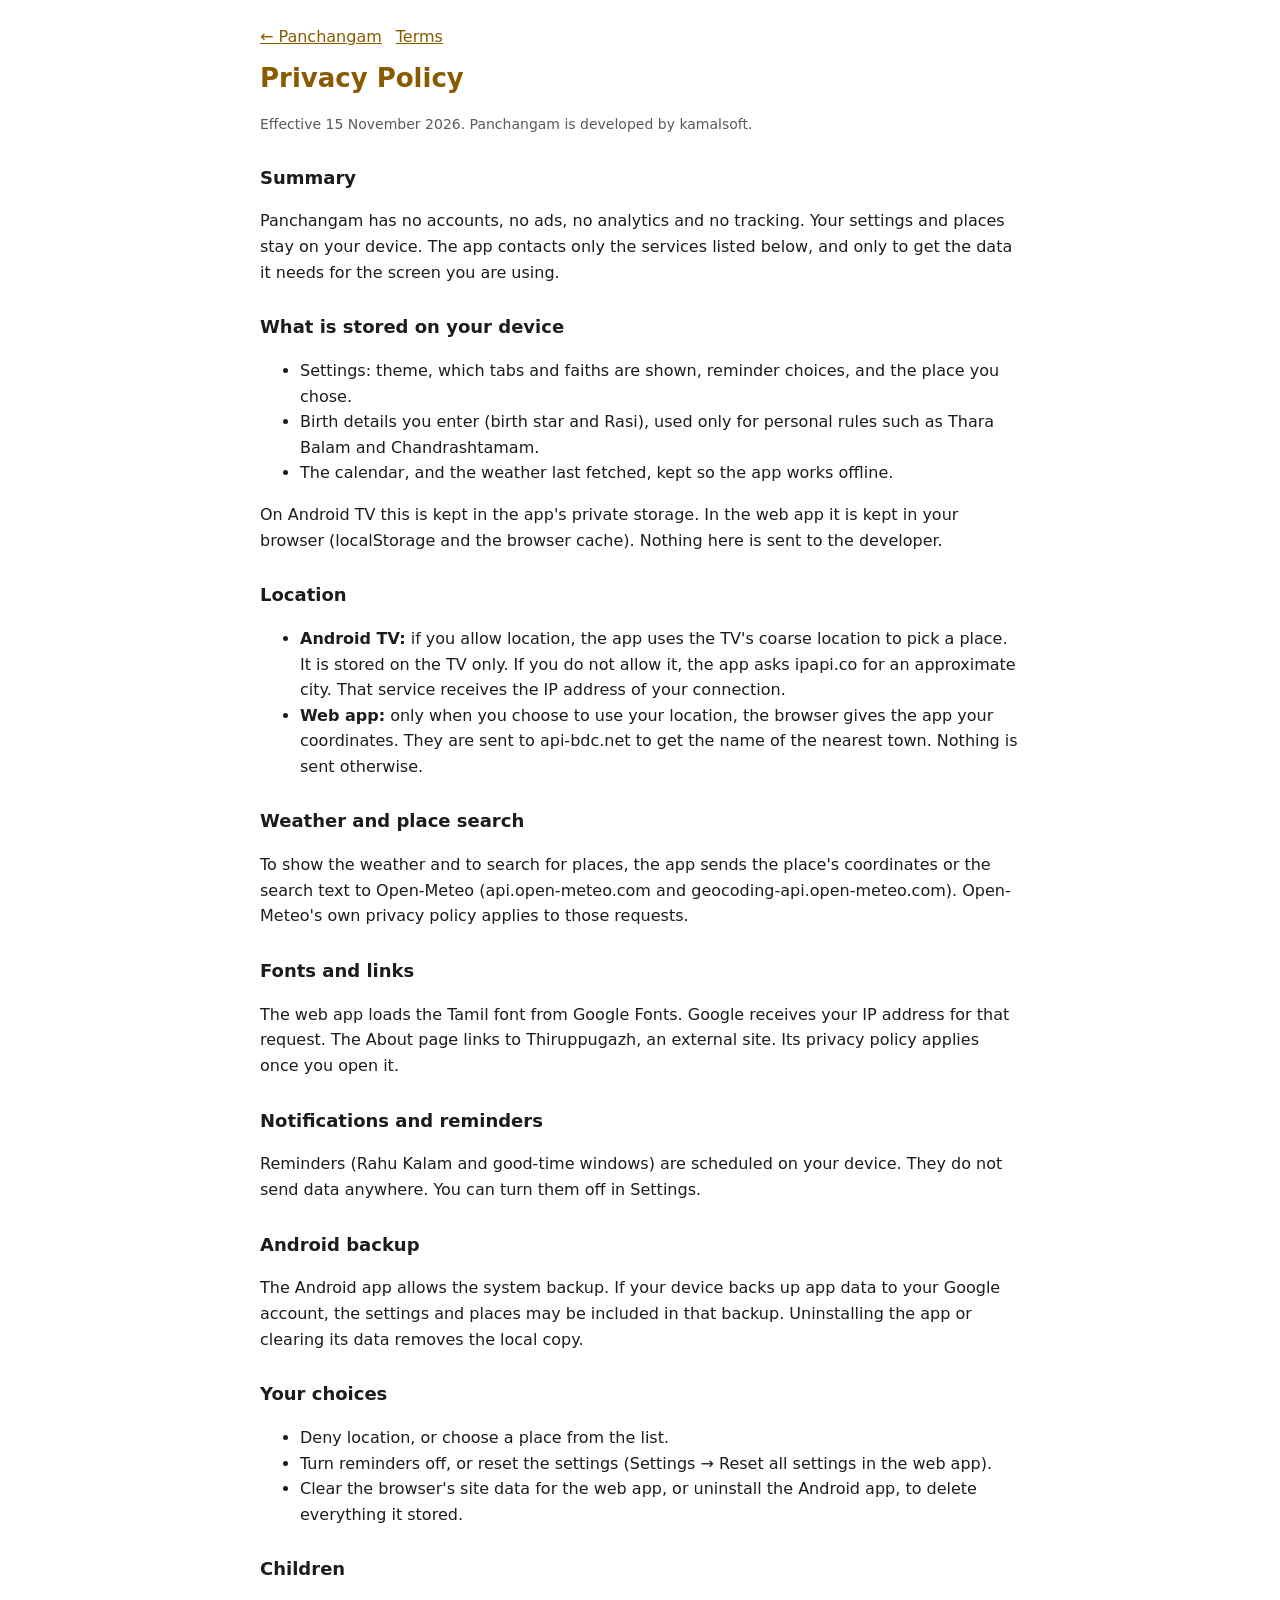
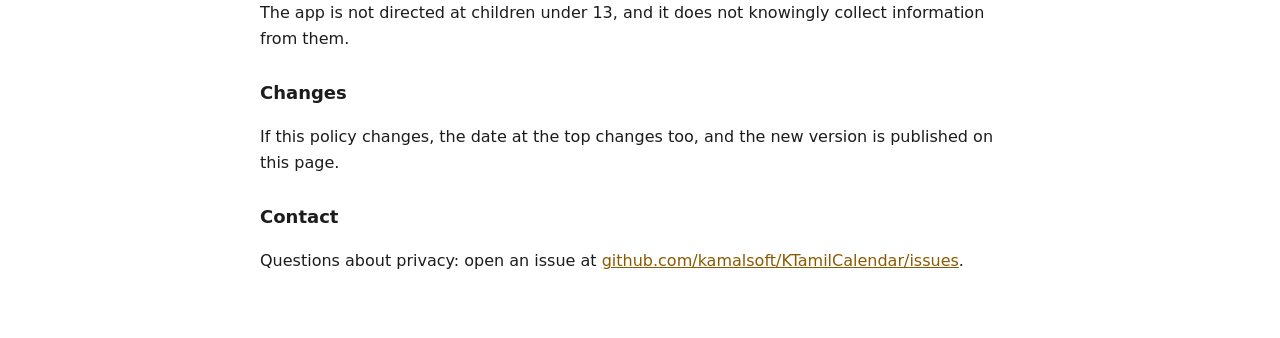
==== web/src/main/resources/web/privacy.html @ 17e94ea1 "feat(web): language setting with Telugu, Malayalam, Kannada and Hindi; legal pages - Language picker" ====
<!doctype html>
<html lang="en">
<head>
  <meta charset="utf-8">
  <meta name="viewport" content="width=device-width, initial-scale=1">
  <title>Privacy Policy · Panchangam</title>
  <meta name="description" content="How Panchangam handles your data: what stays on your device and which services it contacts.">
  <style>
    :root { --bg: #fff; --fg: #1C1C1E; --muted: #5A5A5E; --accent: #8A5A00; }
    @media (prefers-color-scheme: dark) { :root:not([data-theme="light"]) { --bg: #0F0E17; --fg: #F2F2F7; --muted: #AEAEB2; --accent: #FFD60A; } }
    :root[data-theme="dark"] { --bg: #0F0E17; --fg: #F2F2F7; --muted: #AEAEB2; --accent: #FFD60A; }
    body { margin: 0; background: var(--bg); color: var(--fg); font: 16px/1.6 system-ui, -apple-system, "Noto Sans Tamil", sans-serif; }
    main { max-width: 760px; margin: 0 auto; padding: 24px 16px 48px; }
    h1 { color: var(--accent); font-size: 26px; margin: 8px 0 4px; }
    h2 { font-size: 18px; margin: 28px 0 6px; }
    p, li { color: var(--fg); }
    .muted { color: var(--muted); font-size: 14px; }
    a { color: var(--accent); }
    nav a { margin-right: 14px; }
  </style>
</head>
<body>
  <main>
    <nav><a href="index.html">← Panchangam</a><a href="terms.html">Terms</a></nav>
    <h1>Privacy Policy</h1>
    <p class="muted">Effective 15 November 2026. Panchangam is developed by kamalsoft.</p>

    <h2>Summary</h2>
    <p>Panchangam has no accounts, no ads, no analytics and no tracking. Your settings and places stay on your device.
    The app contacts only the services listed below, and only to get the data it needs for the screen you are using.</p>

    <h2>What is stored on your device</h2>
    <ul>
      <li>Settings: theme, which tabs and faiths are shown, reminder choices, and the place you chose.</li>
      <li>Birth details you enter (birth star and Rasi), used only for personal rules such as Thara Balam and Chandrashtamam.</li>
      <li>The calendar, and the weather last fetched, kept so the app works offline.</li>
    </ul>
    <p>On Android TV this is kept in the app's private storage. In the web app it is kept in your browser (localStorage and
    the browser cache). Nothing here is sent to the developer.</p>

    <h2>Location</h2>
    <ul>
      <li><b>Android TV:</b> if you allow location, the app uses the TV's coarse location to pick a place. It is stored on the TV only.
      If you do not allow it, the app asks ipapi.co for an approximate city. That service receives the IP address of your connection.</li>
      <li><b>Web app:</b> only when you choose to use your location, the browser gives the app your coordinates. They are sent to
      api-bdc.net to get the name of the nearest town. Nothing is sent otherwise.</li>
    </ul>

    <h2>Weather and place search</h2>
    <p>To show the weather and to search for places, the app sends the place's coordinates or the search text to
    Open-Meteo (api.open-meteo.com and geocoding-api.open-meteo.com). Open-Meteo's own privacy policy applies to those requests.</p>

    <h2>Fonts and links</h2>
    <p>The web app loads the Tamil font from Google Fonts. Google receives your IP address for that request. The About page links
    to Thiruppugazh, an external site. Its privacy policy applies once you open it.</p>

    <h2>Notifications and reminders</h2>
    <p>Reminders (Rahu Kalam and good-time windows) are scheduled on your device. They do not send data anywhere.
    You can turn them off in Settings.</p>

    <h2>Android backup</h2>
    <p>The Android app allows the system backup. If your device backs up app data to your Google account, the settings and
    places may be included in that backup. Uninstalling the app or clearing its data removes the local copy.</p>

    <h2>Your choices</h2>
    <ul>
      <li>Deny location, or choose a place from the list.</li>
      <li>Turn reminders off, or reset the settings (Settings → Reset all settings in the web app).</li>
      <li>Clear the browser's site data for the web app, or uninstall the Android app, to delete everything it stored.</li>
    </ul>

    <h2>Children</h2>
    <p>The app is not directed at children under 13, and it does not knowingly collect information from them.</p>

    <h2>Changes</h2>
    <p>If this policy changes, the date at the top changes too, and the new version is published on this page.</p>

    <h2>Contact</h2>
    <p>Questions about privacy: open an issue at <a href="https://github.com/kamalsoft/KTamilCalendar/issues">github.com/kamalsoft/KTamilCalendar/issues</a>.</p>
  </main>
</body>
</html>
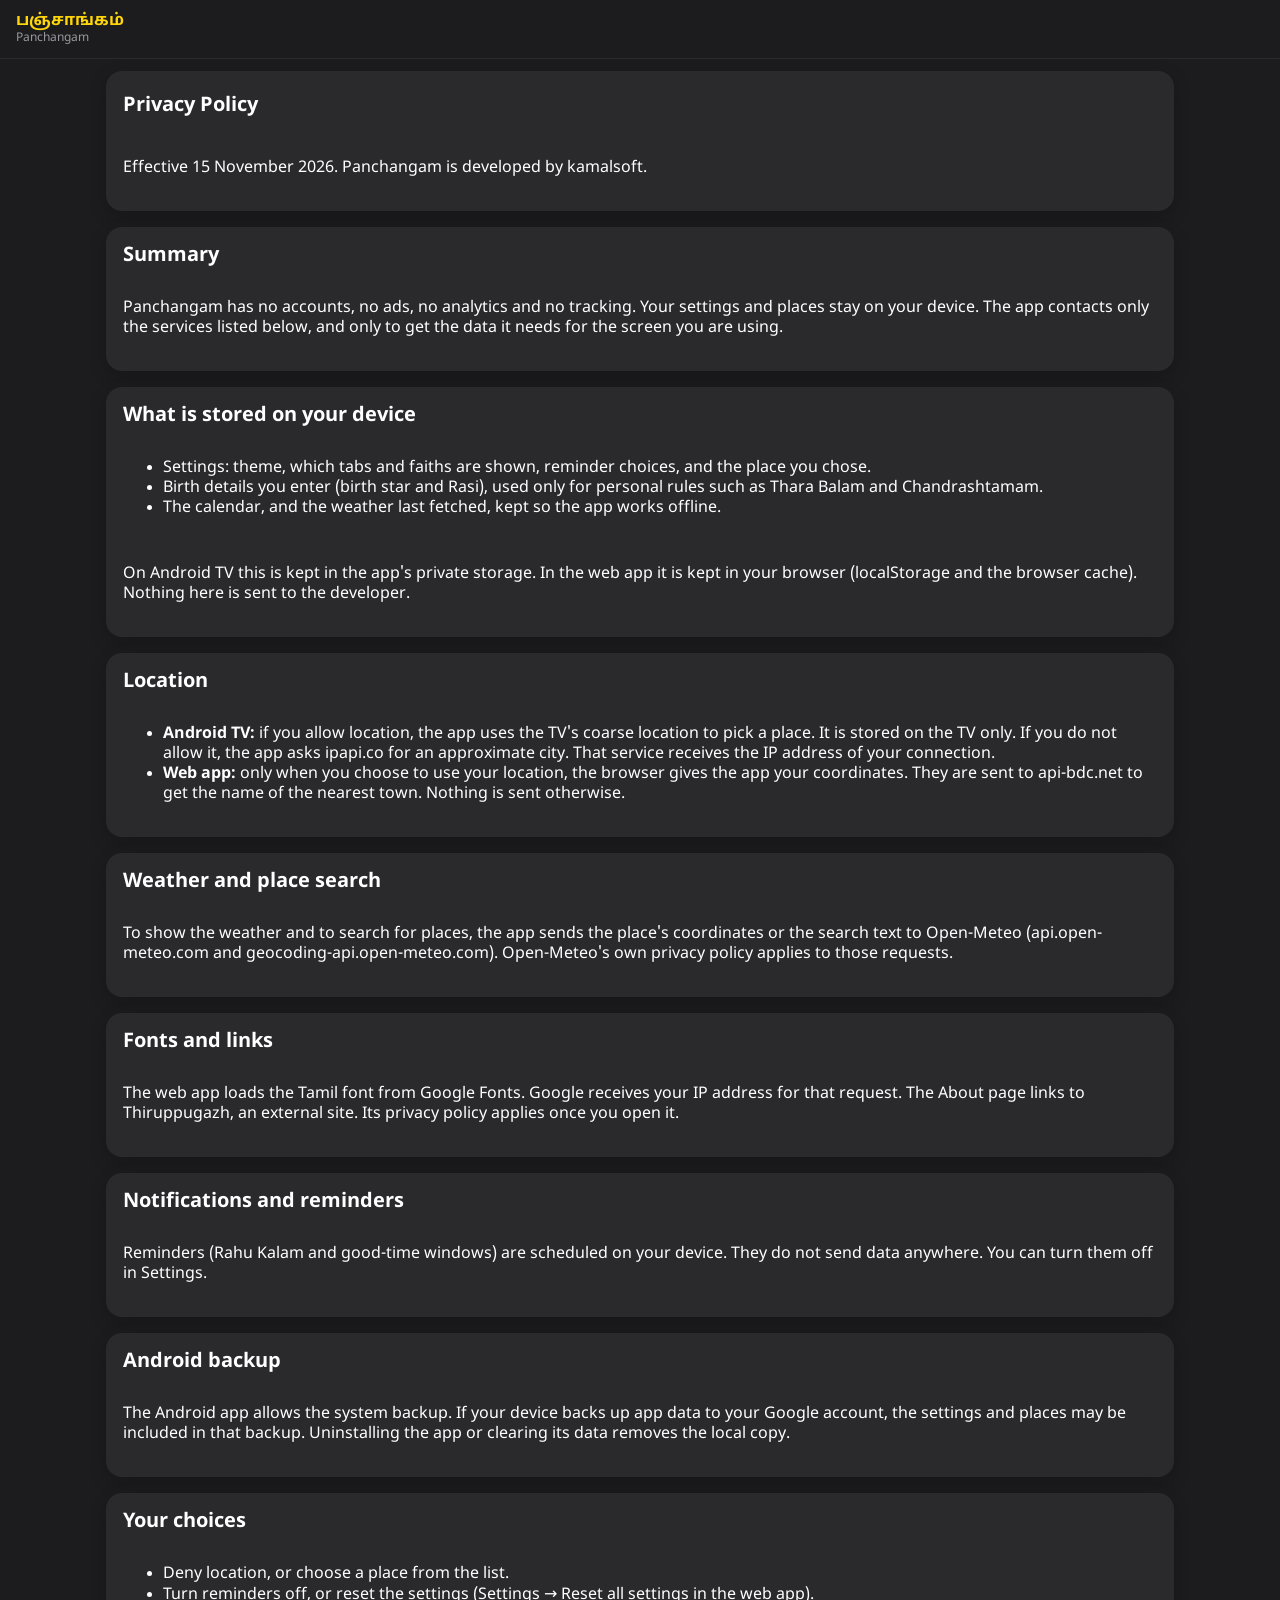
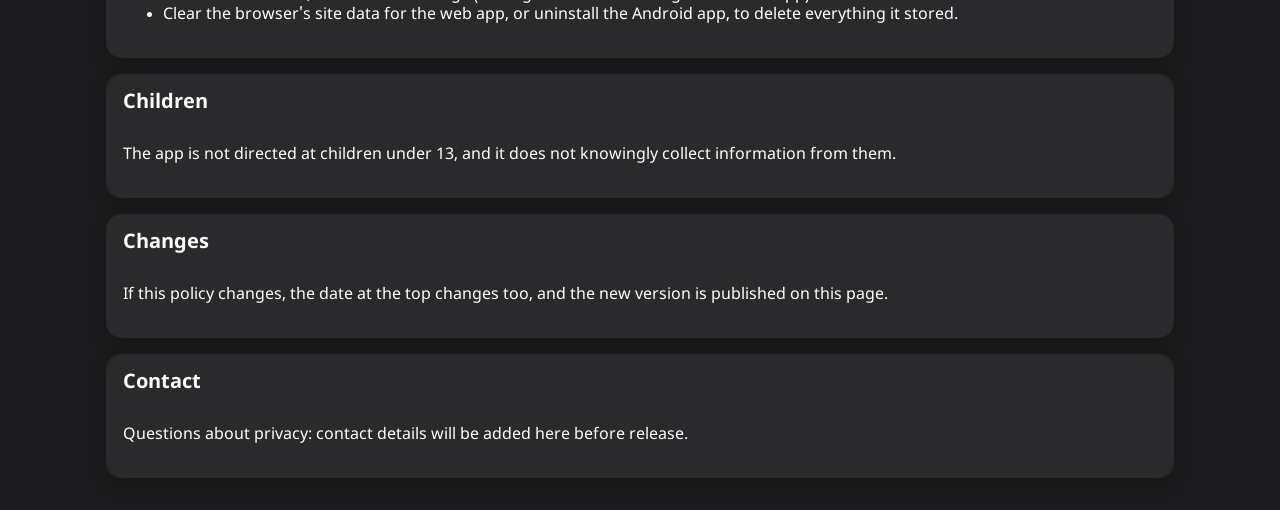
==== commit f8474b40: "feat(web): English default; translation files, translator page and coverage check; legal pages in ap" ====
--- a/web/src/main/resources/web/privacy.html
+++ b/web/src/main/resources/web/privacy.html
@@ -2,81 +2,95 @@
 <html lang="en">
 <head>
   <meta charset="utf-8">
-  <meta name="viewport" content="width=device-width, initial-scale=1">
+  <meta name="viewport" content="width=device-width, initial-scale=1, viewport-fit=cover">
   <title>Privacy Policy · Panchangam</title>
   <meta name="description" content="How Panchangam handles your data: what stays on your device and which services it contacts.">
-  <style>
-    :root { --bg: #fff; --fg: #1C1C1E; --muted: #5A5A5E; --accent: #8A5A00; }
-    @media (prefers-color-scheme: dark) { :root:not([data-theme="light"]) { --bg: #0F0E17; --fg: #F2F2F7; --muted: #AEAEB2; --accent: #FFD60A; } }
-    :root[data-theme="dark"] { --bg: #0F0E17; --fg: #F2F2F7; --muted: #AEAEB2; --accent: #FFD60A; }
-    body { margin: 0; background: var(--bg); color: var(--fg); font: 16px/1.6 system-ui, -apple-system, "Noto Sans Tamil", sans-serif; }
-    main { max-width: 760px; margin: 0 auto; padding: 24px 16px 48px; }
-    h1 { color: var(--accent); font-size: 26px; margin: 8px 0 4px; }
-    h2 { font-size: 18px; margin: 28px 0 6px; }
-    p, li { color: var(--fg); }
-    .muted { color: var(--muted); font-size: 14px; }
-    a { color: var(--accent); }
-    nav a { margin-right: 14px; }
-  </style>
+  <meta name="theme-color" content="#1C1C1E">
+  <meta name="color-scheme" content="dark light">
+  <link rel="manifest" href="manifest.webmanifest">
+  <link rel="icon" type="image/svg+xml" href="logo.svg">
+  <link rel="preconnect" href="https://fonts.googleapis.com">
+  <link rel="preconnect" href="https://fonts.gstatic.com" crossorigin>
+  <link href="https://fonts.googleapis.com/css2?family=Noto+Sans+Tamil:wght@400;600;700&family=Noto+Sans+Telugu:wght@400;600;700&family=Noto+Sans+Malayalam:wght@400;600;700&family=Noto+Sans+Kannada:wght@400;600;700&family=Noto+Sans+Devanagari:wght@400;600;700&display=swap" rel="stylesheet">
+  <link rel="stylesheet" href="style.css">
 </head>
 <body>
-  <main>
-    <nav><a href="index.html">← Panchangam</a><a href="terms.html">Terms</a></nav>
-    <h1>Privacy Policy</h1>
-    <p class="muted">Effective 15 November 2026. Panchangam is developed by kamalsoft.</p>
+  <header class="top">
+    <a class="brand" href="./" style="text-decoration:none">
+      <span class="ta">பஞ்சாங்கம்</span>
+      <span class="en">Panchangam</span>
+    </a>
+  </header>
 
-    <h2>Summary</h2>
-    <p>Panchangam has no accounts, no ads, no analytics and no tracking. Your settings and places stay on your device.
-    The app contacts only the services listed below, and only to get the data it needs for the screen you are using.</p>
-
-    <h2>What is stored on your device</h2>
-    <ul>
-      <li>Settings: theme, which tabs and faiths are shown, reminder choices, and the place you chose.</li>
-      <li>Birth details you enter (birth star and Rasi), used only for personal rules such as Thara Balam and Chandrashtamam.</li>
-      <li>The calendar, and the weather last fetched, kept so the app works offline.</li>
-    </ul>
-    <p>On Android TV this is kept in the app's private storage. In the web app it is kept in your browser (localStorage and
-    the browser cache). Nothing here is sent to the developer.</p>
-
-    <h2>Location</h2>
-    <ul>
-      <li><b>Android TV:</b> if you allow location, the app uses the TV's coarse location to pick a place. It is stored on the TV only.
-      If you do not allow it, the app asks ipapi.co for an approximate city. That service receives the IP address of your connection.</li>
-      <li><b>Web app:</b> only when you choose to use your location, the browser gives the app your coordinates. They are sent to
-      api-bdc.net to get the name of the nearest town. Nothing is sent otherwise.</li>
-    </ul>
-
-    <h2>Weather and place search</h2>
-    <p>To show the weather and to search for places, the app sends the place's coordinates or the search text to
-    Open-Meteo (api.open-meteo.com and geocoding-api.open-meteo.com). Open-Meteo's own privacy policy applies to those requests.</p>
-
-    <h2>Fonts and links</h2>
-    <p>The web app loads the Tamil font from Google Fonts. Google receives your IP address for that request. The About page links
-    to Thiruppugazh, an external site. Its privacy policy applies once you open it.</p>
-
-    <h2>Notifications and reminders</h2>
-    <p>Reminders (Rahu Kalam and good-time windows) are scheduled on your device. They do not send data anywhere.
-    You can turn them off in Settings.</p>
-
-    <h2>Android backup</h2>
-    <p>The Android app allows the system backup. If your device backs up app data to your Google account, the settings and
-    places may be included in that backup. Uninstalling the app or clearing its data removes the local copy.</p>
-
-    <h2>Your choices</h2>
-    <ul>
-      <li>Deny location, or choose a place from the list.</li>
-      <li>Turn reminders off, or reset the settings (Settings → Reset all settings in the web app).</li>
-      <li>Clear the browser's site data for the web app, or uninstall the Android app, to delete everything it stored.</li>
-    </ul>
-
-    <h2>Children</h2>
-    <p>The app is not directed at children under 13, and it does not knowingly collect information from them.</p>
-
-    <h2>Changes</h2>
-    <p>If this policy changes, the date at the top changes too, and the new version is published on this page.</p>
-
-    <h2>Contact</h2>
-    <p>Questions about privacy: open an issue at <a href="https://github.com/kamalsoft/KTamilCalendar/issues">github.com/kamalsoft/KTamilCalendar/issues</a>.</p>
+  <main class="layout">
+    <section class="detail">
+      <h1 class="page">Privacy Policy</h1>
+                <p class="muted">Effective 15 November 2026. Panchangam is developed by kamalsoft.</p>
+    </section>
+    <section class="detail">
+      <h2>Summary</h2>
+      <p>Panchangam has no accounts, no ads, no analytics and no tracking. Your settings and places stay on your device.
+                The app contacts only the services listed below, and only to get the data it needs for the screen you are using.</p>
+    </section>
+    <section class="detail">
+      <h2>What is stored on your device</h2>
+      <ul>
+                  <li>Settings: theme, which tabs and faiths are shown, reminder choices, and the place you chose.</li>
+                  <li>Birth details you enter (birth star and Rasi), used only for personal rules such as Thara Balam and Chandrashtamam.</li>
+                  <li>The calendar, and the weather last fetched, kept so the app works offline.</li>
+                </ul>
+                <p>On Android TV this is kept in the app's private storage. In the web app it is kept in your browser (localStorage and
+                the browser cache). Nothing here is sent to the developer.</p>
+    </section>
+    <section class="detail">
+      <h2>Location</h2>
+      <ul>
+                  <li><b>Android TV:</b> if you allow location, the app uses the TV's coarse location to pick a place. It is stored on the TV only.
+                  If you do not allow it, the app asks ipapi.co for an approximate city. That service receives the IP address of your connection.</li>
+                  <li><b>Web app:</b> only when you choose to use your location, the browser gives the app your coordinates. They are sent to
+                  api-bdc.net to get the name of the nearest town. Nothing is sent otherwise.</li>
+                </ul>
+    </section>
+    <section class="detail">
+      <h2>Weather and place search</h2>
+      <p>To show the weather and to search for places, the app sends the place's coordinates or the search text to
+                Open-Meteo (api.open-meteo.com and geocoding-api.open-meteo.com). Open-Meteo's own privacy policy applies to those requests.</p>
+    </section>
+    <section class="detail">
+      <h2>Fonts and links</h2>
+      <p>The web app loads the Tamil font from Google Fonts. Google receives your IP address for that request. The About page links
+                to Thiruppugazh, an external site. Its privacy policy applies once you open it.</p>
+    </section>
+    <section class="detail">
+      <h2>Notifications and reminders</h2>
+      <p>Reminders (Rahu Kalam and good-time windows) are scheduled on your device. They do not send data anywhere.
+                You can turn them off in Settings.</p>
+    </section>
+    <section class="detail">
+      <h2>Android backup</h2>
+      <p>The Android app allows the system backup. If your device backs up app data to your Google account, the settings and
+                places may be included in that backup. Uninstalling the app or clearing its data removes the local copy.</p>
+    </section>
+    <section class="detail">
+      <h2>Your choices</h2>
+      <ul>
+                  <li>Deny location, or choose a place from the list.</li>
+                  <li>Turn reminders off, or reset the settings (Settings → Reset all settings in the web app).</li>
+                  <li>Clear the browser's site data for the web app, or uninstall the Android app, to delete everything it stored.</li>
+                </ul>
+    </section>
+    <section class="detail">
+      <h2>Children</h2>
+      <p>The app is not directed at children under 13, and it does not knowingly collect information from them.</p>
+    </section>
+    <section class="detail">
+      <h2>Changes</h2>
+      <p>If this policy changes, the date at the top changes too, and the new version is published on this page.</p>
+    </section>
+    <section class="detail">
+      <h2>Contact</h2>
+      <p>Questions about privacy: contact details will be added here before release.</p>
+    </section>
   </main>
 </body>
 </html>
--- a/web/src/main/resources/web/style.css
+++ b/web/src/main/resources/web/style.css
@@ -0,0 +1,596 @@
+/* Colours are set at runtime from the chosen theme (engine/content.js → app.js applyTheme). Defaults = Graphite. */
+:root {
+  --card-bg: var(--surface); --card-border: transparent; --card-shadow: 0 6px 18px #0003; --card-blur: none; --card-radius: 16px;
+  --bg: #1C1C1E; --bg-deep: #000000; --bg-mid: #0E0E10;
+  --surface: #2A2A2D; --surface-hi: #48484A; --surface-sel: #333336;
+  --accent: #FFD60A; --accent-soft: #FFE066;
+  --alert: #FF453A; --alert-soft: #FF6961; --amber: #FF9F0A;
+  --text: #FFFFFF; --muted: #D1D1D6; --dim: #98989F;
+}
+
+* { box-sizing: border-box; }
+html, body { margin: 0; background: var(--bg); color: var(--text); }
+body { background: var(--bg-grad, var(--bg)) fixed; }
+body {
+  font-family: "Noto Sans Tamil", "Noto Sans Telugu", "Noto Sans Malayalam", "Noto Sans Kannada", "Noto Sans Devanagari", system-ui, -apple-system, sans-serif;
+  min-height: 100vh;
+  padding: env(safe-area-inset-top) env(safe-area-inset-right) env(safe-area-inset-bottom) env(safe-area-inset-left);
+  -webkit-text-size-adjust: 100%;
+}
+button, select, input { font: inherit; color: inherit; }
+a { color: var(--accent); }
+small { color: var(--dim); }
+.small { font-size: 13px; color: var(--dim); margin: 6px 0; }
+.error { color: var(--alert); }
+.page { margin: 6px 0 10px; font-size: 20px; }
+.pre { white-space: pre-line; margin: 4px 0 10px; font-size: 14px; }
+.alert-text { color: var(--alert); }
+.good { color: var(--accent); }
+.bad { color: var(--alert); }
+.mixed { color: var(--amber); }
+
+/* ---- header and tabs */
+.top { display: flex; align-items: center; justify-content: space-between; gap: 12px; padding: 12px 16px; border-bottom: 1px solid var(--surface); }
+.brand { display: flex; flex-direction: column; line-height: 1.2; min-width: 0; }
+.brand .ta { font-size: 16px; font-weight: 700; color: var(--accent); white-space: nowrap; }
+.brand .en { font-size: 12px; color: var(--dim); }
+.place-chip {
+  background: var(--surface); border: 1px solid var(--surface-hi); border-radius: 999px;
+  padding: 8px 14px; max-width: 55%; overflow: hidden; text-overflow: ellipsis; white-space: nowrap; cursor: pointer;
+}
+.tabs { display: flex; gap: 8px; overflow-x: auto; padding: 10px 16px; scrollbar-width: none; border-bottom: 1px solid var(--surface); }
+.tabs::-webkit-scrollbar { display: none; }
+.tab {
+  flex: none; background: transparent; border: 1px solid var(--surface-hi); border-radius: 12px; padding: 6px 12px;
+  cursor: pointer; font-size: 14px; line-height: 1.2; text-align: center;
+}
+.tab small { display: block; font-size: 10px; }
+.tab.on { border-color: var(--accent); color: var(--accent); }
+
+/* ---- layout */
+.layout { display: grid; grid-template-columns: minmax(0, 1fr); gap: 16px; padding: 12px 16px 32px; max-width: 1100px; margin: 0 auto; }
+.layout > * { min-width: 0; }
+
+.bar { display: flex; align-items: center; justify-content: space-between; gap: 8px; }
+.bar h1 { margin: 0; font-size: 18px; font-weight: 700; text-align: center; flex: 1; }
+.nav {
+  width: 44px; height: 44px; border-radius: 12px; border: 1px solid var(--surface-hi);
+  background: var(--surface); font-size: 24px; line-height: 1; cursor: pointer;
+}
+.today {
+  margin: 10px 0; padding: 8px 14px; border-radius: 999px; border: 1px solid var(--accent);
+  background: transparent; color: var(--accent); cursor: pointer; font-size: 14px;
+}
+.row { display: flex; align-items: center; gap: 8px; margin: 6px 0; }
+.row.wrap { flex-wrap: wrap; }
+.pill {
+  background: var(--surface); border: 1px solid var(--surface-hi); border-radius: 999px; padding: 7px 14px;
+  cursor: pointer; font-size: 14px;
+}
+.pill.on { border-color: var(--accent); color: var(--accent); }
+
+/* ---- month grid */
+.weekdays, .grid { display: grid; grid-template-columns: repeat(7, minmax(0, 1fr)); gap: 4px; }
+.weekdays { text-align: center; margin-bottom: 4px; }
+.weekdays div { display: flex; flex-direction: column; font-size: 12px; color: var(--muted); }
+.weekdays small { font-size: 10px; color: var(--dim); }
+.weekdays .sun { color: var(--alert-soft); }
+.month-sub { margin: 2px 0 10px; font-size: 13px; color: var(--muted); text-align: center; }
+
+/* ---- Month: wall-calendar page view, and the page turn when the month changes */
+.month-wrap.page { max-width: 900px; margin: 0 auto; position: relative; background: var(--surface); border-radius: var(--card-radius); padding: 22px 16px 16px; box-shadow: var(--card-shadow); }
+.month-wrap.page::before { content: ''; position: absolute; top: -7px; left: 14%; right: 14%; height: 14px; background: radial-gradient(circle, var(--dim) 3px, transparent 3.5px) 0 0 / 22px 14px repeat-x; }
+.month-wrap.page .bar h1 { font-size: clamp(18px, 4vw, 26px); }
+.month-wrap.flip-next { animation: flip-next .45s ease-out; transform-origin: left center; }
+.month-wrap.flip-prev { animation: flip-prev .45s ease-out; transform-origin: right center; }
+@keyframes flip-next { from { transform: perspective(1200px) rotateY(-16deg); opacity: .3; } to { transform: none; opacity: 1; } }
+@keyframes flip-prev { from { transform: perspective(1200px) rotateY(16deg); opacity: .3; } to { transform: none; opacity: 1; } }
+@media (prefers-reduced-motion: reduce) { .month-wrap.flip-next, .month-wrap.flip-prev { animation: none; } }
+.cell {
+  min-height: 84px; padding: 6px 4px; border-radius: 10px; border: 1px solid transparent;
+  background: var(--surface); display: flex; flex-direction: column; align-items: center; gap: 2px; cursor: pointer; touch-action: manipulation;
+}
+.cell .top { display: flex; align-items: center; justify-content: space-between; gap: 4px; width: 100%; min-width: 0; }
+.cell .g { font-size: 16px; font-weight: 600; }
+.cell .ico-row { display: flex; flex: none; gap: 2px; align-items: center; }
+.cell .ico-i { display: inline-flex; width: 16px; height: 16px; }
+.cell .ico-i svg { width: 100%; height: 100%; display: block; }
+/* Narrow cells (phones): the symbols drop to their own line under the date. */
+.cell { container-type: inline-size; }
+@container (max-width: 96px) {
+  .cell .top { flex-wrap: wrap; justify-content: center; }
+  .cell .ico-row { flex-basis: 100%; justify-content: center; order: 1; }
+  .cell .ico-i { width: 11px; height: 11px; }
+}
+.cell .t { font-size: 11px; color: var(--dim); }
+.cell .tm { font-size: 10px; color: var(--accent); white-space: nowrap; overflow: hidden; text-overflow: ellipsis; min-width: 0; }
+.cell .evs { display: flex; flex-direction: column; align-items: center; width: 100%; min-width: 0; margin-top: auto; }
+.cell .ev { font-size: 11px; line-height: 1.25; color: var(--accent-soft); max-width: 100%; overflow: hidden; text-overflow: ellipsis; white-space: nowrap; }
+.cell .ev.alert { color: var(--alert-soft); }
+.cell .ev.muted { color: var(--muted); }
+.cell.other { opacity: 0.4; }
+.cell.sun .g, .cell.holiday .g { color: var(--alert-soft); }
+.cell.today { border-color: var(--accent); }
+.cell.today .g { background: var(--accent); color: var(--bg-deep); border-radius: 6px; padding: 0 5px; }
+.cell.selected { background: var(--surface-hi); }
+
+/* ---- detail cards */
+.detail { background: var(--surface); border-radius: 16px; padding: 16px; display: flex; flex-direction: column; gap: 14px; }
+.detail h2 { margin: 0; font-size: 20px; }
+.detail h3 { margin: 0 0 6px; font-size: 13px; color: var(--muted); text-transform: uppercase; letter-spacing: .04em; }
+.ta-date { margin: 2px 0 0; color: var(--accent); font-size: 15px; }
+.chips { list-style: none; margin: 0; padding: 0; display: flex; flex-wrap: wrap; gap: 6px; }
+.chip { font-size: 13px; padding: 4px 10px; border-radius: 999px; background: var(--surface-hi); }
+.chip.holiday { background: var(--alert); color: #FFFFFF; }
+.facts { margin: 0; display: grid; grid-template-columns: 1fr 1fr; gap: 10px; }
+.facts div { background: var(--bg); border-radius: 10px; padding: 8px 10px; min-width: 0; overflow-wrap: anywhere; }
+.facts dt { font-size: 12px; color: var(--dim); }
+.facts dd { margin: 2px 0 0; font-size: 14px; }
+.timings { list-style: none; margin: 0; padding: 0; display: flex; flex-direction: column; gap: 6px; }
+.timings li { display: flex; justify-content: space-between; gap: 8px; font-size: 14px; }
+.timings li span { min-width: 0; overflow-wrap: anywhere; }
+.timings time { color: var(--muted); white-space: nowrap; }
+/* Each window is a tile: a coloured edge and a faint tint in its kind's colour. */
+.timings li { padding: 9px 12px; border-radius: 10px; border-left: 4px solid currentColor; background: var(--bg); align-items: center; }
+.timings li.good { background: color-mix(in srgb, var(--accent) 12%, var(--bg)); }
+.timings li.bad { background: color-mix(in srgb, var(--alert) 12%, var(--bg)); }
+.timings li.mixed { background: color-mix(in srgb, var(--amber) 12%, var(--bg)); }
+.timings li span { font-weight: 600; }
+.timings time { font-size: 13px; font-variant-numeric: tabular-nums; }
+/* Timing cards: a grid so the whole day's windows show without scrolling. */
+.today-grid .timings.cards { display: grid; grid-template-columns: repeat(2, minmax(0, 1fr)); gap: 8px; }
+.timings.cards li { flex-direction: column; justify-content: flex-start; align-items: flex-start; gap: 2px; }
+.timings.cards li span { font-size: 15px; }
+.grp { margin: 10px 0 4px; font-size: 12px; color: var(--muted); letter-spacing: .04em; }
+.grp:first-of-type { margin-top: 0; }
+.today-split { display: grid; gap: 14px; }
+@media (min-width: 700px) {
+  .today-grid .timings.cards { grid-template-columns: repeat(4, minmax(0, 1fr)); }
+  .today-split { grid-template-columns: minmax(0, 1fr) minmax(0, 1fr); }
+}
+.chandra { padding: 10px 12px; border-radius: 10px; background: color-mix(in srgb, var(--amber) 14%, var(--bg)); }
+.warn { margin: 0; font-size: 14px; color: var(--amber); }
+.small-detail { margin-top: 12px; }
+
+/* ---- sloka */
+.sloka .sloka-title { margin: 0; font-weight: 600; color: var(--accent); }
+.sloka .sloka-text { margin: 6px 0; font-size: 15px; line-height: 1.7; }
+.sloka .sloka-meaning { margin: 0 0 8px; color: var(--muted); font-size: 14px; }
+
+/* ---- weather, with animated scenes */
+.weather { position: relative; overflow: hidden; border-radius: 16px; padding: 16px; background: linear-gradient(160deg, var(--surface), var(--bg-mid)); }
+.weather h3 { margin: 12px 0 6px; font-size: 13px; color: var(--muted); }
+.wx-now b { font-size: 36px; }
+.wx-now span { display: block; font-size: 16px; }
+.wx-list { list-style: none; margin: 0; padding: 0; display: flex; gap: 8px; overflow-x: auto; }
+.wx-list.days { flex-direction: column; gap: 4px; }
+.wx-list li { display: flex; flex-direction: column; align-items: center; min-width: 64px; font-size: 13px; }
+.wx-list.days li { flex-direction: row; justify-content: space-between; min-width: 0; }
+.scene-rain { background: linear-gradient(160deg, #1d2a3a, var(--bg-mid)); }
+.scene-storm { background: linear-gradient(160deg, #1a1a2e, #2b1d3f); }
+.scene-snow { background: linear-gradient(160deg, #39516b, var(--bg-mid)); }
+.scene-fog { background: linear-gradient(160deg, #3b3f46, var(--bg-mid)); }
+.scene-sun { background: linear-gradient(160deg, #5a4a12, var(--bg-mid)); }
+.scene-stars { background: linear-gradient(160deg, #0b1030, #000); }
+.particles { position: absolute; inset: 0; pointer-events: none; }
+.particles i { position: absolute; top: -10%; width: 8px; height: 8px; border-radius: 50%; opacity: .7; animation: fall 9s linear infinite; }
+.particles.autumn i { background: var(--amber); border-radius: 0 60% 0 60%; }
+.particles.spring i { background: #f7b6c9; }
+.particles.winter i { background: #ffffff; width: 5px; height: 5px; box-shadow: 0 0 6px #fff; }
+@keyframes fall { from { transform: translateY(0) rotate(0); } to { transform: translateY(260px) rotate(360deg); } }
+.weather:not(.animated) .particles { display: none; }
+
+/* ---- rasi: the APK's 4×4 chart. Each tile is tinted by its outlook; the centre summarises the sky. */
+.rasi-grid {
+  display: grid; grid-template-columns: repeat(4, minmax(0, 1fr)); grid-template-rows: repeat(4, minmax(0, 1fr));
+  gap: 8px; width: 100%; max-width: min(100%, 820px); aspect-ratio: 1; margin: 0 auto;
+}
+/* Wide screens have room: bigger tiles, larger type in the cards, and a wider modal. */
+@media (min-width: 700px) {
+  .rasi-tile b { font-size: 18px; }
+  .rasi-tile small { font-size: 13px; }
+  .rasi-tile i { font-size: 15px; }
+  .rasi-tile .planets { font-size: 17px; }
+  .rasi-centre { font-size: 16px; gap: 6px; padding: 14px; }
+  .rasi-centre h3 { font-size: 22px; }
+  .rasi-centre small { font-size: 13px; }
+  .rasi-card { width: min(820px, 100%); padding: 26px; gap: 14px; }
+  .rasi-card .bar h2 { font-size: 26px; }
+  .rasi-card .pre { font-size: 17px; line-height: 1.6; }
+  .rasi-card .chip { font-size: 15px; }
+}
+@media (min-width: 700px) and (min-height: 700px) {
+  .rasi-grid { max-width: min(100%, 900px); }
+}
+.rasi-tile {
+  background: color-mix(in srgb, var(--tint) 22%, var(--surface)); border: 1px solid var(--surface-hi); border-radius: 12px;
+  padding: 6px 4px; display: flex; flex-direction: column; align-items: center; justify-content: center; gap: 6px; cursor: pointer; min-width: 0;
+}
+.rasi-tile b { color: var(--tint); font-size: 13px; line-height: 1.2; text-align: center; }
+.rasi-tile small { font-size: 10px; color: var(--dim); }
+.rasi-tile i { font-style: normal; font-size: 11px; color: var(--text); }
+.rasi-tile .planets { font-size: 12px; font-weight: 700; color: var(--accent-soft); min-height: 1em; }
+.rasi-tile small { color: var(--muted); }
+.rasi-centre {
+  border: 1px solid var(--surface-hi); border-radius: 14px; padding: 6px; display: flex; flex-direction: column;
+  align-items: center; justify-content: center; text-align: center; gap: 2px; font-size: 11px; min-width: 0; overflow: hidden;
+}
+.rasi-centre h3 { margin: 0; color: var(--accent); font-size: 14px; text-transform: none; letter-spacing: 0; }
+.rasi-centre small { font-size: 9px; }
+.rasi-centre p { margin: 0; }
+.rasi-modal {
+  position: fixed; inset: 0; z-index: 55; background: #000a; display: flex; align-items: center; justify-content: center; padding: 16px;
+}
+.rasi-card {
+  background: var(--surface); border-radius: 18px; padding: 18px; width: min(560px, 100%); max-height: 90vh; overflow: auto;
+  display: flex; flex-direction: column; gap: 10px;
+}
+.rasi-card .bar h2 { margin: 0; font-size: 20px; color: var(--accent); }
+.rasi-card .chip { flex: none; }
+.rasi-card .nav { width: 36px; height: 36px; font-size: 16px; }
+.center { text-align: center; }
+.chip.good { background: var(--accent); color: var(--bg-deep); }
+.chip.caution { background: var(--amber); color: var(--bg-deep); }
+.chip.neutral { background: var(--surface-hi); }
+.chip.caution { background: var(--amber); color: var(--bg-deep); }
+.chip.chandrashtamam { background: var(--alert); color: #FFFFFF; }
+.bad { color: var(--alert); }
+
+/* ---- lists */
+.events { list-style: none; margin: 0; padding: 0; display: flex; flex-direction: column; gap: 8px; }
+.event { display: grid; grid-template-columns: 96px minmax(0, 1fr); gap: 10px; background: var(--surface); border-radius: 12px; padding: 10px 12px; }
+.event time { color: var(--dim); font-size: 13px; }
+.event.holiday time, .event.holiday span { color: var(--alert); }
+.event span b { font-weight: 600; }
+.search { display: flex; gap: 8px; margin: 8px 0; }
+.search input { flex: 1; min-width: 0; background: var(--surface); border: 1px solid var(--surface-hi); border-radius: 12px; padding: 10px 12px; }
+.results { list-style: none; margin: 0; padding: 0; display: flex; flex-direction: column; gap: 6px; }
+.result { width: 100%; text-align: left; background: var(--surface); border: 1px solid var(--surface-hi); border-radius: 12px; padding: 10px 12px; cursor: pointer; display: flex; flex-direction: column; }
+.theme-grid { display: grid; grid-template-columns: repeat(auto-fill, minmax(150px, 1fr)); gap: 10px; }
+.theme-card { border-radius: 14px; padding: 14px; border: 2px solid transparent; text-align: left; cursor: pointer; display: flex; flex-direction: column; gap: 8px; }
+.theme-card.on { border-color: var(--accent); }
+.swatch { display: inline-block; width: 22px; height: 22px; border-radius: 50%; margin-right: 4px; }
+
+/* ---- settings */
+.group { background: var(--surface); border-radius: 16px; padding: 14px 16px; display: flex; flex-direction: column; gap: 10px; }
+.group h3 { margin: 0; font-size: 14px; color: var(--muted); }
+.toggle { display: flex; align-items: center; gap: 10px; font-size: 15px; }
+.toggle input { width: 20px; height: 20px; accent-color: var(--accent); }
+.field { display: flex; justify-content: space-between; align-items: center; gap: 10px; font-size: 15px; }
+.field select { background: var(--bg); border: 1px solid var(--surface-hi); border-radius: 8px; padding: 6px 8px; max-width: 60%; }
+
+/* ---- ambient clock */
+.ambient {
+  position: fixed; inset: 0; z-index: 50; overflow: hidden; background: radial-gradient(ellipse at 50% 30%, var(--bg-mid), var(--bg-deep));
+  display: flex; align-items: center; justify-content: center; text-align: center; cursor: pointer;
+}
+.ambient[hidden] { display: none; }
+.ambient.day { background: linear-gradient(180deg, #5BA8E0 0%, #CDE9FF 60%, #FFE8B0 100%); color: #15202B; }
+.ambient.dusk { background: linear-gradient(180deg, #2E2A5C 0%, #B0457A 55%, #FF9A6B 100%); }
+.ambient.night { background: linear-gradient(180deg, #05060F 0%, #0C1433 60%, #1B2350 100%); }
+.ambient.day .amb-clock, .ambient.day .amb-date, .ambient.day .amb-line, .ambient.day .amb-tap { color: #15202B; }
+.ambient .sky { position: absolute; inset: 0; pointer-events: none; }
+.ambient .star { position: absolute; width: 3px; height: 3px; border-radius: 50%; background: #fff; animation: twinkle 4s ease-in-out infinite; }
+.ambient .lamp { position: absolute; width: 10px; height: 10px; border-radius: 50%; background: #FFD60A; box-shadow: 0 0 18px 6px #FFB00060; animation: glow 7s ease-in-out infinite; }
+@keyframes twinkle { 50% { opacity: .25; } }
+@keyframes glow { 50% { opacity: .45; transform: translateY(-14px); } }
+.amb-weather { font-size: 3.2vmin; }
+.amb-inner { display: flex; flex-direction: column; gap: 10px; padding: 24px; }
+.amb-clock { font-size: 15vmin; font-weight: 200; color: var(--accent); line-height: 1; }
+.amb-date { font-size: 4vmin; color: var(--text); }
+.amb-line { font-size: 3vmin; color: var(--muted); }
+.amb-tap { font-size: 2.2vmin; color: var(--dim); margin-top: 16px; }
+.ambient .amb-inner { animation: drift 40s ease-in-out infinite alternate; }
+@keyframes drift { from { transform: translate(-6px, -4px); } to { transform: translate(6px, 4px); } }
+
+/* ---- banner, disclaimer */
+.banner {
+  position: fixed; left: 12px; right: 12px; bottom: calc(12px + env(safe-area-inset-bottom)); z-index: 40;
+  background: var(--surface-hi); color: var(--text); border-radius: 14px; padding: 12px 14px; box-shadow: 0 6px 24px #0008;
+}
+.banner[hidden] { display: none; }
+.disclaimer { position: fixed; inset: 0; z-index: 60; background: #000a; display: flex; align-items: center; justify-content: center; padding: 16px; }
+.disclaimer[hidden] { display: none; }
+.disclaimer-card { background: var(--surface); border-radius: 18px; padding: 20px; max-width: 480px; display: flex; flex-direction: column; gap: 10px; }
+.disclaimer-card h2 { margin: 0; font-size: 18px; }
+.disclaimer-card .pill { align-self: flex-end; }
+
+/* ---- phone-width guard: long Tamil labels must not widen the page */
+@media (max-width: 480px) {
+  .facts { grid-template-columns: 1fr; }
+  .event { grid-template-columns: 80px minmax(0, 1fr); }
+}
+
+/* ---- skins: how the cards are drawn. Colours come from the theme; these only change the card style. */
+.detail, .group, .event, .weather, .rasi-card, .rasi-centre, .disclaimer-card {
+  background: var(--card-bg); border: 1px solid var(--card-border); box-shadow: var(--card-shadow);
+  -webkit-backdrop-filter: var(--card-blur); backdrop-filter: var(--card-blur); border-radius: var(--card-radius);
+}
+[data-skin="GLASS"] { --card-bg: color-mix(in srgb, var(--surface) 58%, transparent); --card-border: #FFFFFF2E; --card-blur: blur(16px) saturate(140%); --card-shadow: 0 10px 30px #0004; }
+[data-skin="PAPER"] { --card-bg: var(--surface); --card-border: var(--surface-hi); --card-shadow: 3px 3px 0 var(--surface-hi); --card-radius: 6px; }
+[data-skin="PAPER"] .cell, [data-skin="PAPER"] .rasi-tile { border-radius: 4px; }
+[data-skin="SOFT"] { --card-bg: color-mix(in srgb, var(--surface) 92%, var(--accent) 8%); --card-border: transparent; --card-shadow: 0 12px 28px #0002; --card-radius: 22px; }
+[data-skin="EDGE"] { --card-bg: var(--surface); --card-border: transparent; --card-shadow: inset 4px 0 0 var(--accent); --card-radius: 12px; }
+.skin-sample.skin-soft i { border-radius: 8px; box-shadow: 0 6px 12px #0002; background: color-mix(in srgb, var(--surface) 92%, var(--accent) 8%); }
+.skin-sample.skin-edge i { border-radius: 3px; box-shadow: inset 4px 0 0 var(--accent); }
+
+/* ---- theme and skin pickers */
+.theme-grid { display: grid; grid-template-columns: repeat(auto-fill, minmax(150px, 1fr)); gap: 10px; }
+.theme-card { border-radius: 14px; padding: 14px; border: 2px solid transparent; text-align: left; cursor: pointer; display: flex; flex-direction: column; gap: 10px; min-height: 84px; justify-content: space-between; }
+.theme-card.on { border-color: var(--accent); }
+.theme-card b { font-size: 15px; }
+.swatches { display: flex; gap: 6px; }
+.swatches span { width: 18px; height: 18px; border-radius: 50%; display: inline-block; }
+.skin-grid { display: grid; grid-template-columns: repeat(auto-fill, minmax(190px, 1fr)); gap: 10px; }
+.skin-card { background: var(--surface-hi); border: 2px solid transparent; border-radius: 14px; padding: 12px; text-align: left; cursor: pointer; display: flex; flex-direction: column; gap: 8px; }
+.skin-card.on { border-color: var(--accent); }
+.skin-sample { display: block; height: 56px; border-radius: 10px; padding: 8px; background: var(--bg); position: relative; }
+.skin-sample i { display: block; height: 14px; margin-bottom: 6px; background: var(--card-bg-preview, var(--surface)); }
+.skin-sample.skin-glass i { background: color-mix(in srgb, var(--surface) 55%, transparent); border: 1px solid #FFFFFF40; backdrop-filter: blur(4px); border-radius: 6px; }
+.skin-sample.skin-paper i { border: 1px solid var(--muted); border-radius: 2px; box-shadow: 2px 2px 0 var(--muted); }
+.skin-sample.skin-classic i { border-radius: 6px; box-shadow: 0 3px 6px #0005; }
+.skin-card b { font-size: 15px; }
+
+/* ---- install guide (About) */
+.install .steps { margin: 0; padding-left: 20px; display: flex; flex-direction: column; gap: 8px; font-size: 15px; line-height: 1.5; }
+.install a.pill { text-decoration: none; }
+
+/* ---- Today: hero, now card, timeline, fact tiles */
+.today-grid { display: flex; flex-direction: column; gap: 14px; width: 100%; max-width: 860px; margin: 0 auto; }
+.today-grid > * { margin: 0; min-width: 0; }
+.today-grid .timings li { gap: 12px; }
+@media (min-width: 700px) {
+  .today-grid .tiles { grid-template-columns: repeat(3, minmax(0, 1fr)); }
+}
+.hero { border-radius: var(--card-radius); padding: 20px; background: linear-gradient(135deg, color-mix(in srgb, var(--accent) 35%, var(--surface)), var(--surface) 70%); border: 1px solid var(--card-border); }
+.hero-week { margin: 0; color: var(--accent); font-size: 14px; letter-spacing: .04em; }
+.hero h2 { margin: 4px 0 2px; font-size: 26px; }
+.hero-year { margin: 0 0 8px; color: var(--muted); }
+.now-card { border-radius: var(--card-radius); padding: 14px 16px; background: var(--surface-hi); border-left: 6px solid var(--dim); }
+.now-card.good { border-left-color: var(--accent); }
+.now-card.bad { border-left-color: var(--alert); }
+.now-card.mixed { border-left-color: var(--amber); }
+.now-label { margin: 0; font-size: 12px; color: var(--dim); text-transform: uppercase; letter-spacing: .06em; }
+.now-line { margin: 2px 0 0; font-size: 17px; font-weight: 600; }
+.timeline { display: flex; flex-direction: column; gap: 4px; }
+.timeline .track { position: relative; height: 22px; border-radius: 11px; background: var(--bg); overflow: hidden; }
+.timeline .track i, .timeline .track b { position: absolute; top: 0; bottom: 0; }
+.timeline .daylight { background: color-mix(in srgb, var(--amber) 22%, transparent); }
+.timeline .seg.good { background: var(--accent); opacity: .85; }
+.timeline .seg.bad { background: var(--alert); opacity: .85; }
+.timeline .seg.mixed { background: var(--amber); opacity: .85; }
+.timeline .now { width: 2px; background: var(--text); }
+.timeline .ticks { display: flex; justify-content: space-between; font-size: 11px; color: var(--dim); }
+.tiles { display: grid; grid-template-columns: repeat(2, minmax(0, 1fr)); gap: 10px; }
+.tile { margin: 0; background: var(--bg); border-radius: 12px; padding: 10px 12px; min-width: 0; }
+.tile .ico { font-size: 16px; color: var(--accent); }
+.tile dt { font-size: 12px; color: var(--dim); }
+.tile dd { margin: 2px 0 0; font-size: 15px; overflow-wrap: anywhere; }
+.chandra { margin: 0; }
+.qr-card { flex-direction: row; align-items: center; gap: 16px; }
+.qr { width: 132px; height: 132px; background: #fff; border-radius: 10px; padding: 6px; flex: none; }
+.qr svg { width: 100%; height: 100%; display: block; }
+
+/* ---- links inside cards: wrap instead of spilling out of their box */
+a.pill, .detail a, .group a { overflow-wrap: anywhere; max-width: 100%; }
+a.pill { display: inline-block; text-decoration: none; }
+.qr-card > div:last-child { min-width: 0; flex: 1; }
+.qr-card a { overflow-wrap: anywhere; }
+.more summary { cursor: pointer; color: var(--accent); font-size: 14px; padding: 4px 0; }
+.more[open] summary { margin-bottom: 6px; }
+
+/* ---- Today: a compact panchangam panel */
+.hero { padding: 14px 16px; }
+.hero h2 { font-size: 22px; }
+.hero-year { margin-bottom: 4px; font-size: 14px; }
+.today-grid .detail { padding: 12px 14px; gap: 10px; }
+.today-grid .tiles { gap: 8px; }
+.today-grid .tile { padding: 7px 9px; }
+.today-grid .tile .ico { font-size: 14px; }
+.today-grid .tile dd { font-size: 14px; }
+.today-grid .timings { gap: 3px; }
+.today-grid .timings li { font-size: 13px; }
+.today-grid .now-card { padding: 10px 14px; }
+.today-grid .now-line { font-size: 15px; }
+.chandra { font-size: 13px; }
+
+/* ---- Today: panel tabs (Panchangam / Sloka / Weather), one row */
+.panel-tabs { display: flex; gap: 8px; flex-wrap: nowrap; }
+.panel-tabs .pill { flex: 1 1 0; min-width: 0; display: flex; flex-direction: column; align-items: center; padding: 6px 8px; line-height: 1.2; }
+.panel-tabs .pill small { font-size: 11px; }
+
+/* ---- compare places */
+.cmp-grid { display: grid; grid-template-columns: auto 1fr 1fr; gap: 6px 10px; font-size: 14px; }
+.cmp-grid .cmp-l { color: var(--dim); }
+.cmp-grid b { color: var(--accent); }
+/* ---- update banner */
+.update { position: fixed; left: 12px; right: 12px; top: calc(12px + env(safe-area-inset-top)); z-index: 45; display: flex; align-items: center; justify-content: space-between; gap: 10px; background: var(--surface-hi); border-radius: 14px; padding: 10px 14px; box-shadow: 0 6px 24px #0008; }
+.update[hidden] { display: none; }
+.update span { font-size: 14px; }
+/* ---- printable month: only the table prints */
+.print-only { display: none; }
+@media print {
+  body { background: #fff; color: #000; }
+  .top, .tabs, .no-print, .banner, .update, .ambient, .disclaimer { display: none !important; }
+  .layout > *:not(.print-only) { display: none !important; }
+  .print-only { display: block !important; }
+  .print-only table { width: 100%; border-collapse: collapse; font-size: 11px; }
+  .print-only th, .print-only td { border: 1px solid #999; padding: 3px 4px; text-align: left; vertical-align: top; }
+  .print-only h2 { color: #000; font-size: 18px; margin: 0; }
+  .print-only p { margin: 2px 0 8px; }
+}
+
+/* ---- Today: priority tiers. Tier 1 timings, tier 2 panchangam, tier 3 day schedule, tier 4 rules. */
+.tier { display: flex; flex-direction: column; gap: 10px; }
+.tier-title { margin: 6px 0 0; font-size: 12px; font-weight: 700; letter-spacing: .08em; text-transform: uppercase; color: var(--muted); }
+.tier-1 .tier-title { font-size: 15px; color: var(--accent); letter-spacing: .02em; text-transform: none; }
+.tier-2 .tier-title { font-size: 14px; color: var(--text); }
+.primary-tiles { grid-template-columns: repeat(2, minmax(0, 1fr)); }
+@media (min-width: 700px) { .primary-tiles { grid-template-columns: repeat(3, minmax(0, 1fr)); } }
+.primary-tiles .tile dd { font-size: 17px; font-weight: 600; }
+.primary-tiles .tile dt { font-size: 13px; }
+.sched { list-style: none; margin: 0; padding: 0; display: grid; grid-template-columns: repeat(2, minmax(0, 1fr)); gap: 4px 12px; }
+@media (min-width: 700px) { .sched { grid-template-columns: repeat(3, minmax(0, 1fr)); } }
+.sched-row { display: flex; justify-content: space-between; gap: 8px; font-size: 14px; padding: 4px 0; border-bottom: 1px solid var(--surface-hi); }
+.sched-row span { color: var(--muted); min-width: 0; overflow-wrap: anywhere; }
+.sched-row time { color: var(--text); white-space: nowrap; font-variant-numeric: tabular-nums; }
+.sched-row.good span { color: var(--accent); }
+.sched-row.good time { color: var(--accent); }
+
+.today-split { align-items: start; }
+.sched.sched-1 { grid-template-columns: minmax(0, 1fr); }
+
+.sched.sched-2 { grid-template-columns: repeat(2, minmax(0, 1fr)); }
+@media (min-width: 900px) { .today-grid { max-width: 1080px; } }
+
+/* ---- Festivals, Important and Muhurtham: month groups of cards with a date badge and a kind colour bar. */
+.page-sub { margin: -6px 0 12px; font-size: 14px; color: var(--muted); }
+.stat-row { display: flex; gap: 10px; flex-wrap: wrap; margin: 4px 0 6px; }
+.stat-row > div { background: var(--surface); border-radius: 12px; padding: 8px 14px; min-width: 88px; }
+.stat-row b { display: block; font-size: 20px; color: var(--accent); }
+.stat-row small { color: var(--dim); font-size: 12px; }
+.month-group { margin-top: 14px; }
+.month-h { margin: 0 0 8px; font-size: 15px; color: var(--accent); display: flex; align-items: baseline; gap: 8px; }
+.month-h small { color: var(--dim); font-size: 12px; font-weight: 400; }
+.cards-grid { display: grid; grid-template-columns: minmax(0, 1fr); gap: 10px; }
+@media (min-width: 640px) { .cards-grid { grid-template-columns: repeat(2, minmax(0, 1fr)); } }
+@media (min-width: 1000px) { .cards-grid { grid-template-columns: repeat(3, minmax(0, 1fr)); } }
+.fcard { display: flex; gap: 12px; align-items: center; background: var(--card-bg); border: 1px solid var(--card-border); border-left: 4px solid var(--surface-hi); border-radius: var(--card-radius); padding: 10px 12px; min-width: 0; }
+.fcard.fest, .fcard.mh { border-left-color: var(--accent); }
+.fcard.hol { border-left-color: var(--alert); }
+.fcard.rel { border-left-color: var(--muted); }
+.fcard.sch { border-left-color: var(--amber); }
+.date-badge { flex: none; min-width: 58px; text-align: center; background: var(--bg); border-radius: 12px; padding: 6px 4px; }
+.date-badge b { display: block; font-size: 19px; line-height: 1.1; }
+.date-badge small { font-size: 11px; color: var(--dim); }
+.fcard-body { min-width: 0; display: flex; flex-direction: column; gap: 3px; }
+.fcard-body b { font-size: 15px; line-height: 1.3; overflow-wrap: anywhere; }
+.fcard-body small { color: var(--muted); font-size: 12px; }
+.best-window { align-self: flex-start; margin-top: 4px; font-size: 12px; background: var(--accent); color: var(--bg-deep); border-radius: 999px; padding: 2px 10px; }
+
+/* ---- Rasi chart: quiet tiles with an outlook edge; the Moon's sign is ringed; planets are named. */
+.rasi-tile { background: var(--card-bg); border: 1px solid var(--card-border); border-left: 5px solid var(--surface-hi); border-radius: var(--card-radius); box-shadow: var(--card-shadow); display: flex; flex-direction: column; align-items: center; justify-content: center; gap: 4px; padding: 10px 8px; color: var(--text); }
+.rasi-tile.o-good { border-left-color: var(--accent); }
+.rasi-tile.o-neutral { border-left-color: var(--muted); }
+.rasi-tile.o-caution { border-left-color: var(--amber); }
+.rasi-tile.o-chandrashtamam { border-left-color: var(--alert); }
+.rasi-tile.is-moon { box-shadow: 0 0 0 2px var(--accent), var(--card-shadow); }
+.rt-name { font-size: 16px; font-weight: 700; }
+.rasi-tile small { font-size: 11px; color: var(--dim); }
+.rt-outlook { font-size: 12px; font-weight: 600; color: var(--muted); }
+.o-good .rt-outlook { color: var(--accent); }
+.o-caution .rt-outlook { color: var(--amber); }
+.o-chandrashtamam .rt-outlook { color: var(--alert); }
+.rt-planets { display: flex; flex-wrap: wrap; gap: 4px; justify-content: center; min-height: 1.4em; }
+.rt-planets em { font-style: normal; font-size: 11px; background: var(--surface-hi); border-radius: 999px; padding: 1px 7px; }
+.rc-rows { margin: 8px 0 0; display: grid; gap: 6px; }
+.rc-rows > div { display: flex; justify-content: space-between; gap: 10px; border-bottom: 1px solid var(--surface-hi); padding-bottom: 4px; }
+.rc-rows dt { color: var(--muted); font-size: 13px; }
+.rc-rows dd { margin: 0; font-weight: 700; font-size: 14px; }
+.rc-rows .rc-alert dd { color: var(--alert); }
+
+/* ---- Location, Theme, Settings, About: a shared header, card grids, and a clearer hero on About. */
+.sub-h { margin: 14px 0 8px; font-size: 13px; letter-spacing: .06em; text-transform: uppercase; color: var(--muted); }
+.current-place { display: flex; flex-wrap: wrap; align-items: baseline; gap: 4px 12px; background: var(--surface); border-radius: var(--card-radius); padding: 12px 16px; border-left: 4px solid var(--accent); margin-bottom: 4px; }
+.current-place span { font-size: 12px; color: var(--dim); text-transform: uppercase; letter-spacing: .05em; width: 100%; }
+.current-place b { font-size: 18px; }
+.current-place small { color: var(--muted); }
+.place-grid { display: grid; grid-template-columns: repeat(2, minmax(0, 1fr)); gap: 10px; }
+@media (min-width: 700px) { .place-grid { grid-template-columns: repeat(4, minmax(0, 1fr)); } }
+.place-card { display: flex; flex-direction: column; align-items: flex-start; gap: 4px; background: var(--card-bg); border: 1px solid var(--card-border); border-radius: var(--card-radius); box-shadow: var(--card-shadow); padding: 12px; text-align: left; color: var(--text); cursor: pointer; min-width: 0; }
+.place-card b { font-size: 15px; }
+.place-card small { color: var(--dim); font-size: 12px; overflow-wrap: anywhere; }
+.place-card.on { border-color: var(--accent); box-shadow: 0 0 0 2px var(--accent); }
+.settings-grid { display: grid; grid-template-columns: minmax(0, 1fr); gap: 14px; }
+@media (min-width: 900px) { .settings-grid { grid-template-columns: repeat(2, minmax(0, 1fr)); } }
+.settings-grid > .group { margin: 0; }
+.settings-grid .group h3 { color: var(--accent); font-size: 14px; margin: 0 0 8px; }
+.about-hero { display: flex; align-items: center; gap: 16px; background: var(--card-bg); border-radius: var(--card-radius); box-shadow: var(--card-shadow); padding: 18px; border-left: 4px solid var(--accent); }
+.about-hero h2 { margin: 0 0 4px; font-size: 22px; }
+.about-hero p { margin: 0 0 4px; }
+
+/* ---- Moon phase: shown on each month cell and in the day view. */
+.cell .moon { font-size: 14px; line-height: 1; }
+
+/* ---- Moon panel (Month, selected day) */
+.moon-panel { display: flex; gap: 14px; align-items: center; background: var(--surface-hi); border-radius: 14px; padding: 12px; }
+.moon-big { font-size: 64px; line-height: 1; flex: none; animation: moon-float 4s ease-in-out infinite; }
+.moon-text { display: flex; flex-direction: column; gap: 4px; min-width: 0; }
+.moon-text p { margin: 0; font-size: 14px; }
+.lit-bar { height: 8px; background: var(--surface); border-radius: 999px; overflow: hidden; }
+.lit-bar i { display: block; height: 100%; background: var(--accent); border-radius: 999px; }
+@keyframes moon-float { 0%, 100% { transform: translateY(0); } 50% { transform: translateY(-5px); } }
+
+/* ---- Learn page */
+.learn-sec { background: var(--card-bg); border-radius: var(--card-radius); box-shadow: var(--card-shadow); padding: 16px; display: flex; flex-direction: column; gap: 10px; margin-bottom: 12px; }
+.learn-sec h2 { margin: 0; font-size: 18px; color: var(--accent); }
+.learn-sec p { margin: 0; font-size: 14px; line-height: 1.5; }
+.learn-phases { display: grid; grid-template-columns: repeat(2, minmax(0, 1fr)); gap: 10px; }
+@media (min-width: 900px) { .learn-phases { grid-template-columns: repeat(4, minmax(0, 1fr)); } }
+.learn-phase { background: var(--surface); border-radius: 14px; padding: 12px; display: flex; flex-direction: column; align-items: center; gap: 6px; text-align: center; border: 2px solid transparent; }
+.learn-phase.now { border-color: var(--accent); }
+.learn-phase small { font-size: 12px; color: var(--muted); }
+.moon-anim { font-size: 46px; line-height: 1; animation: moon-pulse 3.2s ease-in-out infinite; animation-delay: var(--delay, 0s); }
+@keyframes moon-pulse { 0%, 100% { transform: scale(1); } 50% { transform: scale(1.12); } }
+.sun-track { position: relative; height: 90px; border-bottom: 2px dashed var(--surface-hi); margin: 6px 0; }
+.sun-go { position: absolute; font-size: 40px; left: 0; top: 0; animation: sun-arc 8s ease-in-out infinite; }
+@keyframes sun-arc { 0% { left: 0%; top: 70%; } 50% { left: 46%; top: 0%; } 100% { left: 92%; top: 70%; } }
+.ay-cards { display: grid; grid-template-columns: minmax(0, 1fr); gap: 10px; }
+@media (min-width: 700px) { .ay-cards { grid-template-columns: repeat(2, minmax(0, 1fr)); } }
+.ay-card { background: var(--surface); border-radius: 14px; padding: 12px; border-left: 4px solid var(--surface-hi); }
+.ay-card h3 { margin: 0 0 6px; font-size: 15px; }
+.ay-u-card { border-left-color: var(--accent); }
+.ay-d-card { border-left-color: var(--muted); }
+.now-ayanam { font-weight: 700; color: var(--accent); }
+.change-list { margin: 0; padding-left: 18px; font-size: 14px; display: grid; gap: 4px; }
+.year-map { display: grid; grid-template-columns: minmax(0, 1fr); gap: 10px; }
+@media (min-width: 700px) { .year-map { grid-template-columns: repeat(3, minmax(0, 1fr)); } }
+.ay-month b { font-size: 13px; }
+.ay-days { display: flex; flex-wrap: wrap; gap: 3px; margin-top: 4px; }
+.ay-cell { display: inline-block; width: 12px; height: 12px; border-radius: 3px; background: var(--surface-hi); }
+.ay-cell.ay-u { background: var(--accent); }
+.ay-cell.ay-d { background: color-mix(in srgb, var(--muted) 45%, var(--surface)); }
+.ay-cell.today { outline: 2px solid var(--text); outline-offset: 1px; }
+.gloss-grid { display: grid; grid-template-columns: minmax(0, 1fr); gap: 10px; }
+@media (min-width: 700px) { .gloss-grid { grid-template-columns: repeat(2, minmax(0, 1fr)); } }
+.gloss-item { display: flex; gap: 12px; align-items: flex-start; background: var(--surface); border-radius: 14px; padding: 12px; }
+.gloss-item > span { font-size: 28px; line-height: 1; }
+.gloss-item b { font-size: 15px; }
+.gloss-item p { margin: 2px 0 0; font-size: 13px; color: var(--muted); }
+.change-list { list-style: none; padding-left: 0; }
+.change-card { background: var(--surface); border-radius: 14px; padding: 12px; border-left: 4px solid var(--surface-hi); display: flex; flex-direction: column; gap: 4px; }
+.change-card p { margin: 0; font-size: 14px; }
+
+/* ---- Sun movement through the year: the Sun's sign each month, with the direction of travel. */
+.sun-year { display: flex; flex-direction: column; gap: 8px; }
+.sun-year .sun-track { position: relative; height: 56px; border-bottom: 2px dashed var(--surface-hi); }
+.sun-year .sun-go { font-size: 34px; animation: sun-year-go 12s linear infinite; }
+@keyframes sun-year-go { 0% { left: 0%; top: 50%; } 25% { top: 0%; } 50% { left: 92%; top: 50%; } 75% { top: 100%; } 100% { left: 0%; top: 50%; } }
+.sun-months { display: grid; grid-template-columns: repeat(4, minmax(0, 1fr)); gap: 8px; }
+@media (min-width: 800px) { .sun-months { grid-template-columns: repeat(6, minmax(0, 1fr)); } }
+.sun-m { background: var(--surface); border-radius: 12px; padding: 8px; display: flex; flex-direction: column; align-items: center; gap: 2px; text-align: center; border-top: 4px solid var(--surface-hi); }
+.sun-m.sun-north { border-top-color: var(--accent); }
+.sun-m.sun-south { border-top-color: var(--muted); }
+.sun-m.now { box-shadow: 0 0 0 2px var(--text); }
+.sun-m b { font-size: 12px; }
+.sun-m small { font-size: 11px; color: var(--muted); }
+.sun-m em { font-style: normal; font-size: 10px; color: var(--dim); }
+.sun-arrow { font-size: 20px; line-height: 1; font-weight: 700; }
+.sun-north .sun-arrow { color: var(--accent); }
+.sun-south .sun-arrow { color: var(--muted); }
+
+/* ---- Moon and Sun page: short cards and a simple table. */
+.mp-grid { display: grid; grid-template-columns: repeat(4, minmax(0, 1fr)); gap: 8px; }
+@media (min-width: 900px) { .mp-grid { grid-template-columns: repeat(8, minmax(0, 1fr)); } }
+.mp { background: var(--surface); border-radius: 12px; padding: 10px 6px; display: flex; flex-direction: column; align-items: center; gap: 4px; text-align: center; border: 2px solid transparent; }
+.mp.now { border-color: var(--accent); }
+.mp b { font-size: 12px; }
+.mp small { font-size: 11px; color: var(--muted); }
+.simple-table { width: 100%; border-collapse: collapse; font-size: 14px; }
+.simple-table th, .simple-table td { text-align: left; padding: 8px 6px; border-bottom: 1px solid var(--surface-hi); }
+.simple-table th { color: var(--muted); font-size: 12px; font-weight: 600; }
+.simple-table .ay-u-row td:first-child { color: var(--accent); font-weight: 700; }
+.simple-table .ay-d-row td:first-child { color: var(--muted); font-weight: 700; }
+
+/* ---- About: formulas and worked examples. */
+.formula { margin: 0; padding-left: 18px; display: flex; flex-direction: column; gap: 6px; font-size: 14px; color: var(--muted); }
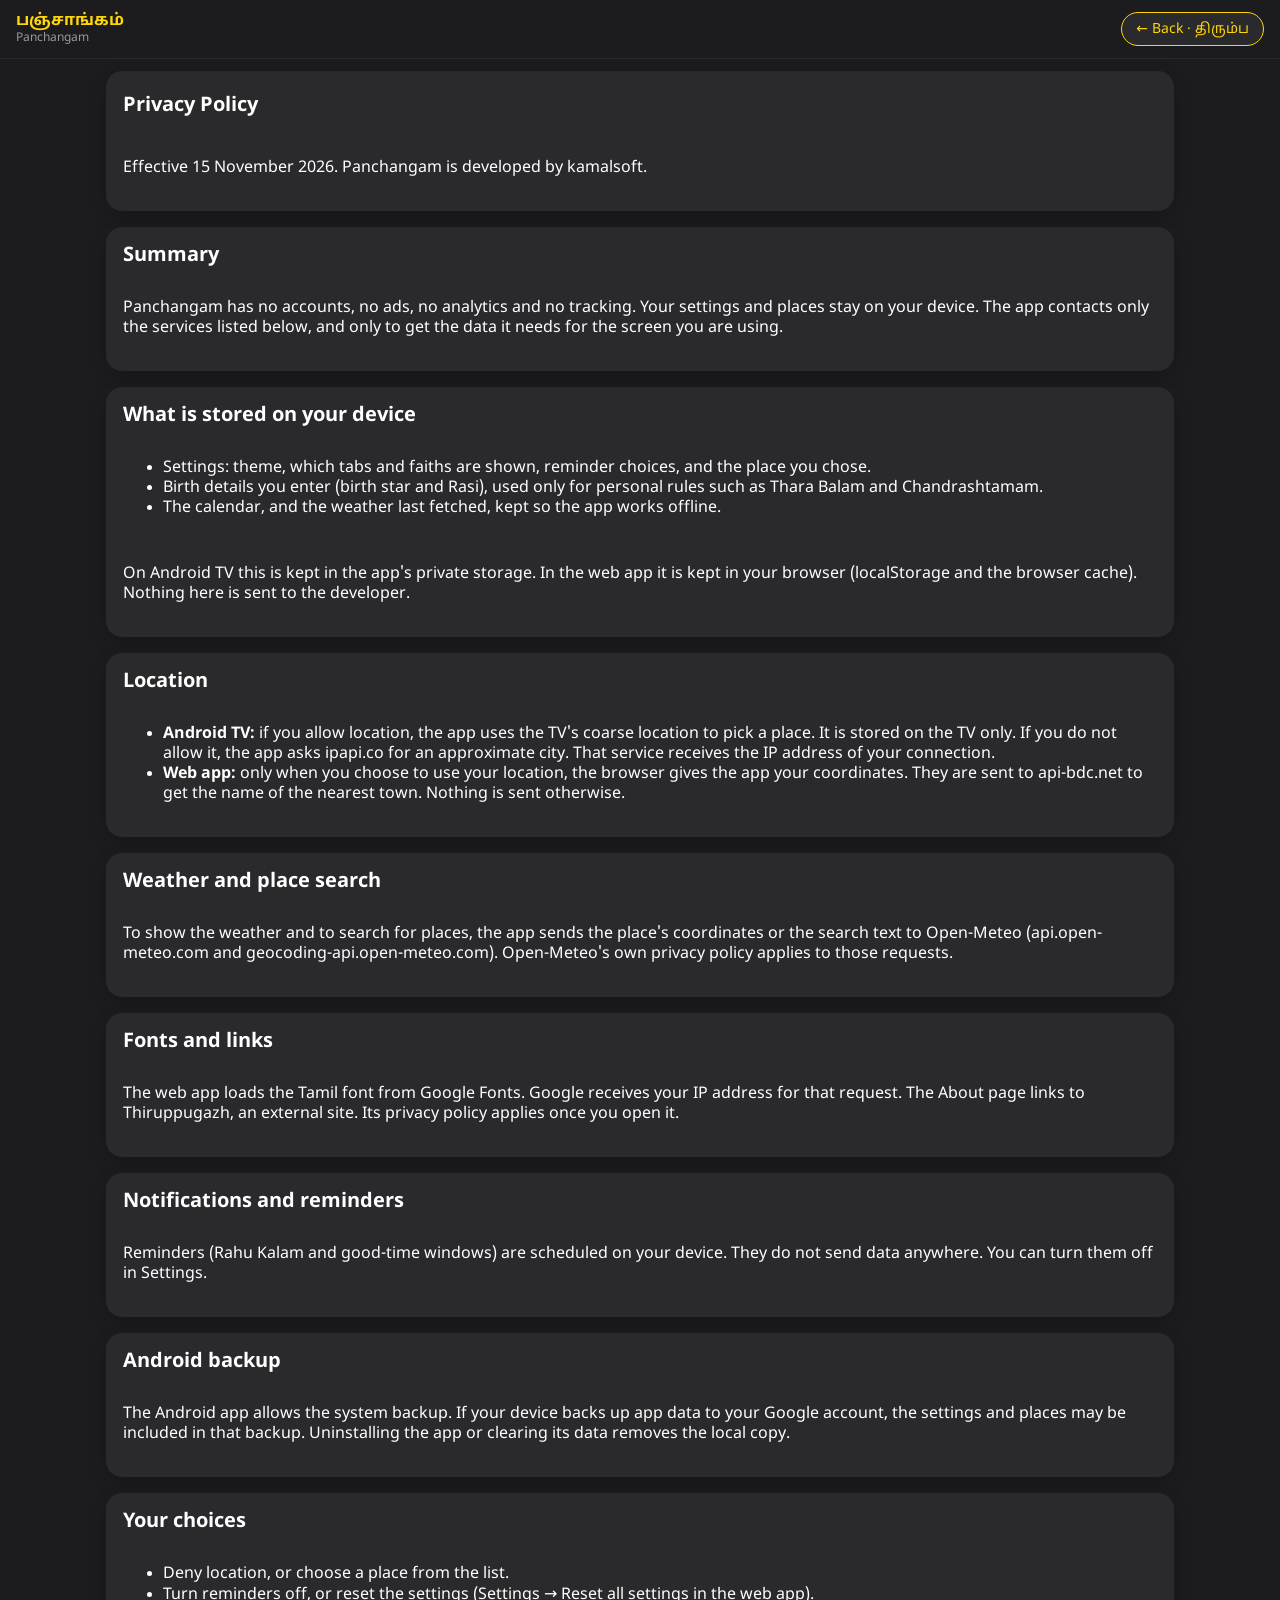
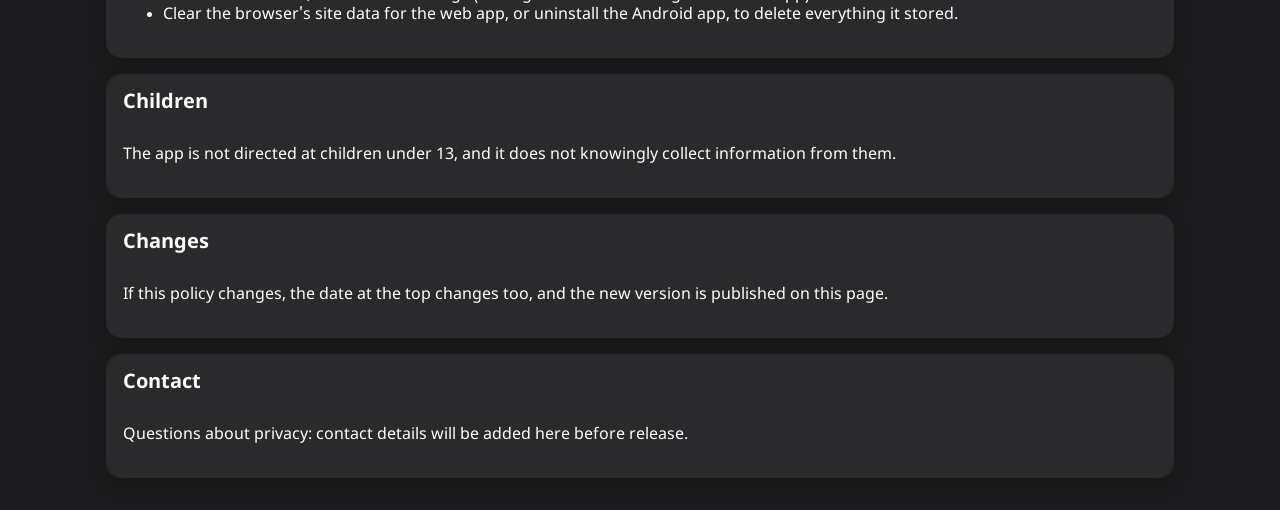
==== commit fd1d7acd: "fix(web): English selection shows English only - Page chrome (title, brand, update banner, disclaime" ====
--- a/web/src/main/resources/web/privacy.html
+++ b/web/src/main/resources/web/privacy.html
@@ -20,6 +20,7 @@
       <span class="ta">பஞ்சாங்கம்</span>
       <span class="en">Panchangam</span>
     </a>
+    <a class="pill on" href="./">← Back · திரும்ப</a>
   </header>
 
   <main class="layout">
--- a/web/src/main/resources/web/style.css
+++ b/web/src/main/resources/web/style.css
@@ -153,19 +153,10 @@
 .small-detail { margin-top: 12px; }
 
 /* ---- sloka */
-.sloka .sloka-title { margin: 0; font-weight: 600; color: var(--accent); }
-.sloka .sloka-text { margin: 6px 0; font-size: 15px; line-height: 1.7; }
-.sloka .sloka-meaning { margin: 0 0 8px; color: var(--muted); font-size: 14px; }
 
 /* ---- weather, with animated scenes */
 .weather { position: relative; overflow: hidden; border-radius: 16px; padding: 16px; background: linear-gradient(160deg, var(--surface), var(--bg-mid)); }
 .weather h3 { margin: 12px 0 6px; font-size: 13px; color: var(--muted); }
-.wx-now b { font-size: 36px; }
-.wx-now span { display: block; font-size: 16px; }
-.wx-list { list-style: none; margin: 0; padding: 0; display: flex; gap: 8px; overflow-x: auto; }
-.wx-list.days { flex-direction: column; gap: 4px; }
-.wx-list li { display: flex; flex-direction: column; align-items: center; min-width: 64px; font-size: 13px; }
-.wx-list.days li { flex-direction: row; justify-content: space-between; min-width: 0; }
 .scene-rain { background: linear-gradient(160deg, #1d2a3a, var(--bg-mid)); }
 .scene-storm { background: linear-gradient(160deg, #1a1a2e, #2b1d3f); }
 .scene-snow { background: linear-gradient(160deg, #39516b, var(--bg-mid)); }
@@ -594,3 +585,36 @@
 
 /* ---- About: formulas and worked examples. */
 .formula { margin: 0; padding-left: 18px; display: flex; flex-direction: column; gap: 6px; font-size: 14px; color: var(--muted); }
+
+/* ---- sloka: a framed verse card */
+.sloka { background: var(--surface); border-radius: 16px; padding: 20px; border-top: 4px solid var(--accent); display: flex; flex-direction: column; gap: 12px; }
+.sloka-head { display: flex; align-items: center; gap: 14px; }
+.sloka-om { font-size: 44px; line-height: 1; color: var(--accent); }
+.sloka h3 { margin: 0; font-size: 13px; font-weight: 500; color: var(--muted); }
+.sloka-title { margin: 2px 0 0; font-size: 18px; font-weight: 600; color: var(--accent); }
+.sloka-text { margin: 0; padding: 14px 16px; border-left: 3px solid var(--accent); border-radius: 0 12px 12px 0; background: color-mix(in srgb, var(--accent) 8%, transparent); font-size: 17px; line-height: 1.8; }
+.sloka-meaning { margin: 0; font-size: 15px; line-height: 1.6; color: var(--muted); }
+.sloka-actions { display: flex; flex-wrap: wrap; gap: 8px; }
+.sloka-foot { display: flex; flex-wrap: wrap; justify-content: space-between; gap: 6px; font-size: 12px; color: var(--dim); }
+
+/* ---- weather: hero, hourly bars and a 7-day range */
+.wx-hero { display: flex; flex-wrap: wrap; justify-content: space-between; align-items: flex-end; gap: 14px; }
+.wx-temp b { display: block; font-size: 56px; font-weight: 300; line-height: 1; }
+.wx-temp span { display: block; margin-top: 6px; font-size: 16px; }
+.wx-chips { display: flex; gap: 8px; }
+.wx-chips span { display: flex; flex-direction: column; min-width: 84px; padding: 8px 10px; border-radius: 12px; background: rgba(255, 255, 255, .08); font-size: 15px; }
+.wx-chips small { font-size: 11px; letter-spacing: .04em; text-transform: uppercase; color: var(--muted); }
+.wx-hours { list-style: none; margin: 0; padding: 0; display: flex; gap: 6px; overflow-x: auto; align-items: flex-end; }
+.wx-hour { display: flex; flex-direction: column; align-items: center; gap: 4px; min-width: 52px; font-size: 13px; }
+.wx-bar { width: 22px; height: 72px; border-radius: 11px; background: rgba(255, 255, 255, .08); display: flex; align-items: flex-end; overflow: hidden; }
+.wx-bar i { display: block; width: 100%; border-radius: 11px; background: linear-gradient(var(--accent), color-mix(in srgb, var(--accent) 35%, transparent)); }
+.wx-hour em { font-style: normal; font-size: 11px; color: var(--muted); }
+.wx-hour em.rain { color: #6ec6ff; }
+.wx-days { list-style: none; margin: 0; padding: 0; display: flex; flex-direction: column; gap: 6px; }
+.wx-day { display: grid; grid-template-columns: 52px minmax(0, 1fr) minmax(0, 1.6fr) 80px; align-items: center; gap: 10px; font-size: 14px; }
+.wx-dcond { font-size: 13px; color: var(--muted); overflow: hidden; text-overflow: ellipsis; white-space: nowrap; }
+.wx-day b { text-align: right; }
+.wx-day b small { font-weight: 400; color: var(--muted); }
+.wx-range { position: relative; height: 6px; border-radius: 3px; background: rgba(255, 255, 255, .1); }
+.wx-range i { position: absolute; top: 0; bottom: 0; border-radius: 3px; background: linear-gradient(90deg, #6ec6ff, var(--accent)); }
+@media (max-width: 600px) { .wx-dcond { display: none; } .wx-day { grid-template-columns: 52px minmax(0, 1fr) 80px; } .wx-day .wx-range { grid-column: 2; grid-row: 2; } }
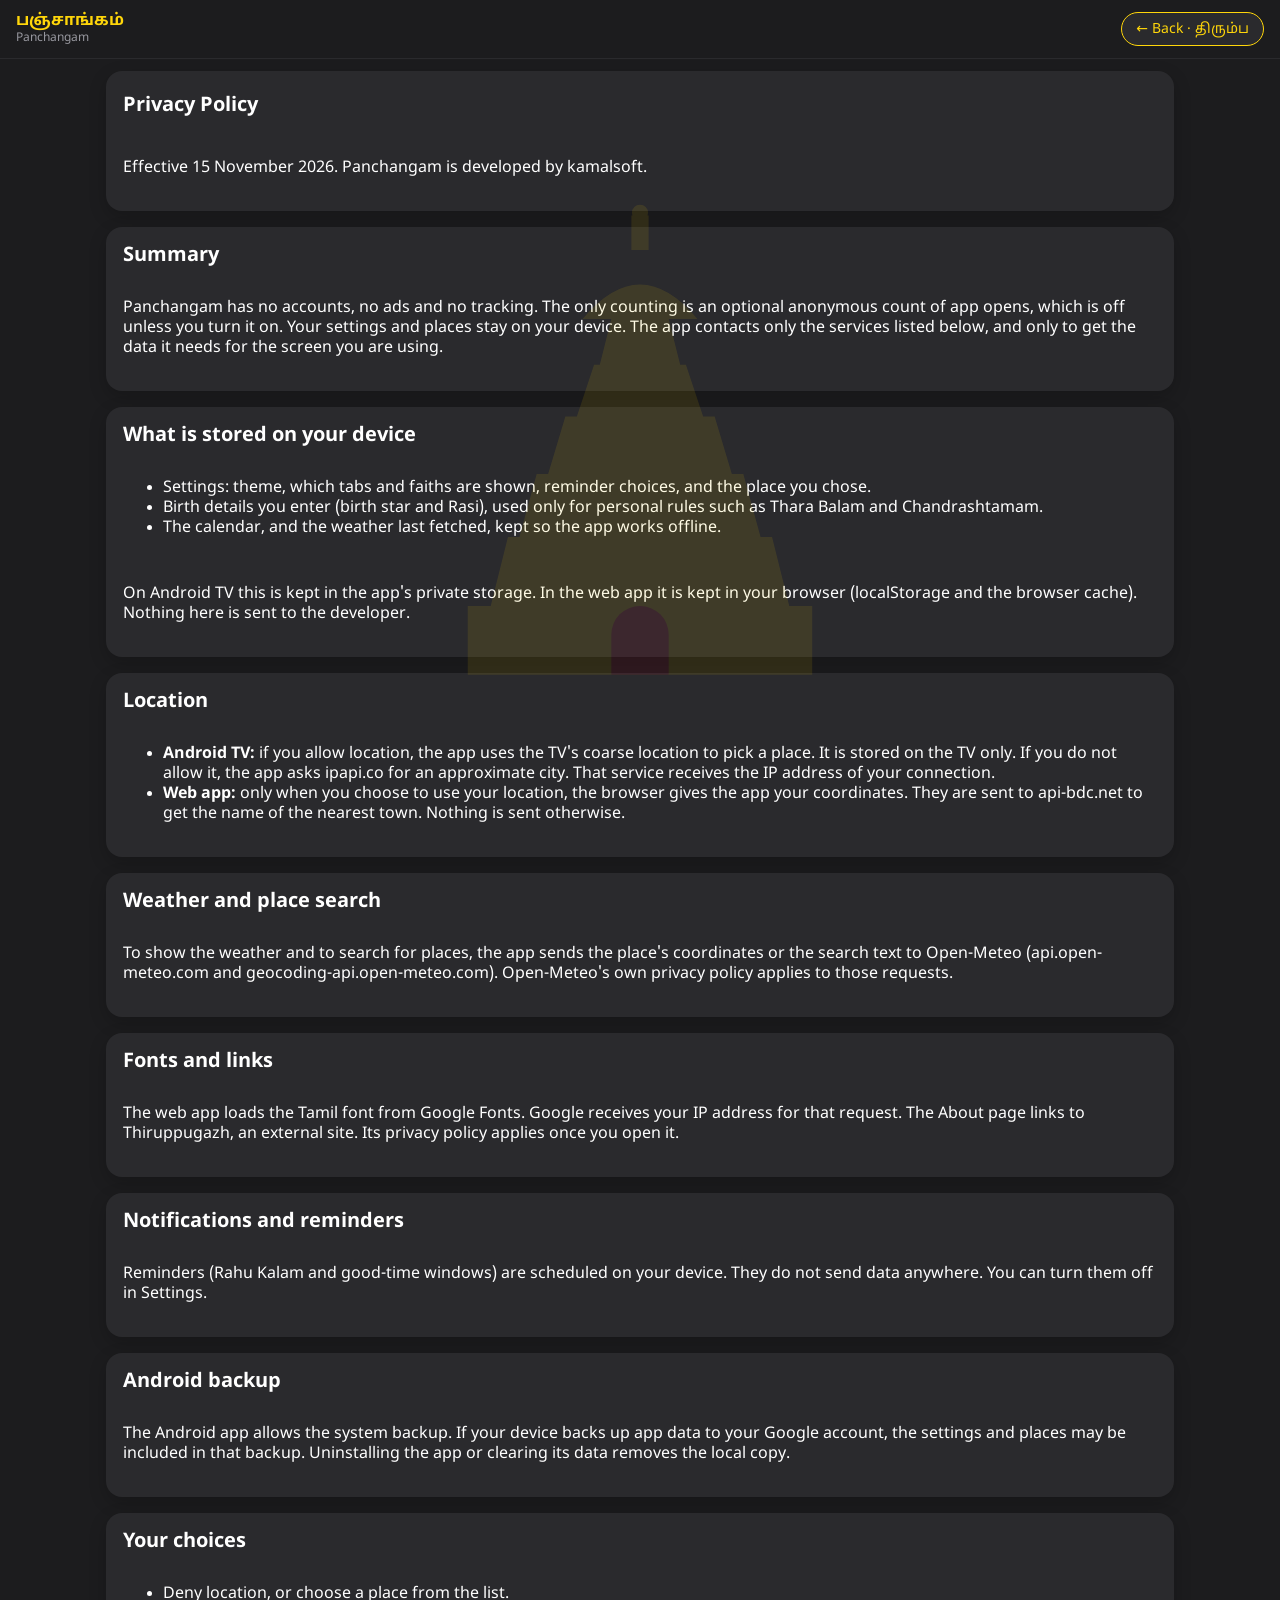
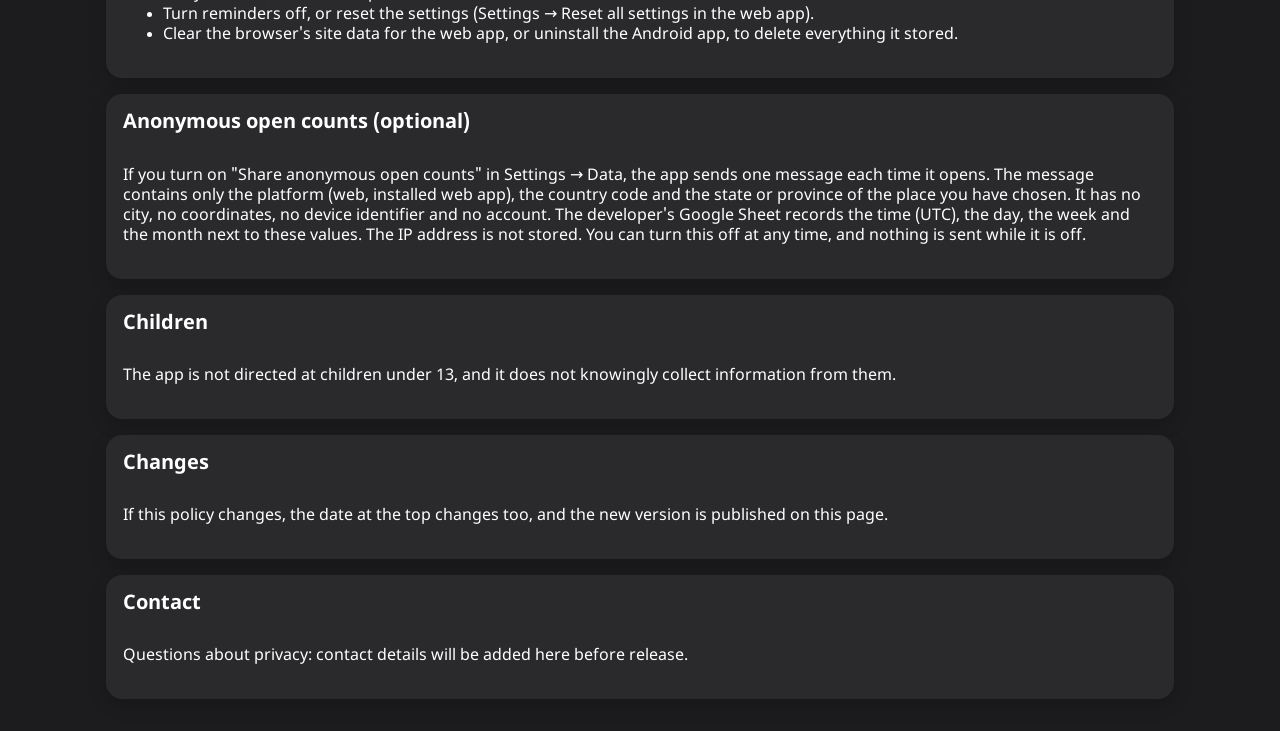
==== commit ab187231: "feat(web): optional anonymous app-open counts with Google Sheet backend and developer panel - Settin" ====
--- a/web/src/main/resources/web/privacy.html
+++ b/web/src/main/resources/web/privacy.html
@@ -30,7 +30,7 @@
     </section>
     <section class="detail">
       <h2>Summary</h2>
-      <p>Panchangam has no accounts, no ads, no analytics and no tracking. Your settings and places stay on your device.
+      <p>Panchangam has no accounts, no ads and no tracking. The only counting is an optional anonymous count of app opens, which is off unless you turn it on. Your settings and places stay on your device.
                 The app contacts only the services listed below, and only to get the data it needs for the screen you are using.</p>
     </section>
     <section class="detail">
@@ -81,6 +81,14 @@
                 </ul>
     </section>
     <section class="detail">
+      <h2>Anonymous open counts (optional)</h2>
+      <p>If you turn on "Share anonymous open counts" in Settings → Data, the app sends one message each time it opens. The message
+      contains only the platform (web, installed web app), the country code and the state or province of the place you have chosen.
+      It has no city, no coordinates, no device identifier and no account. The developer's Google Sheet records the time (UTC), the day,
+      the week and the month next to these values. The IP address is not stored. You can turn this off at any time, and nothing is
+      sent while it is off.</p>
+    </section>
+    <section class="detail">
       <h2>Children</h2>
       <p>The app is not directed at children under 13, and it does not knowingly collect information from them.</p>
     </section>
--- a/web/src/main/resources/web/style.css
+++ b/web/src/main/resources/web/style.css
@@ -11,6 +11,10 @@
 * { box-sizing: border-box; }
 html, body { margin: 0; background: var(--bg); color: var(--text); }
 body { background: var(--bg-grad, var(--bg)) fixed; }
+/* Background temple: a faint picture behind the page, sized to the screen. */
+:root { --wm-image: url("watermark.svg"); --wm-opacity: .1; }
+body::before { content: ""; position: fixed; inset: 0; z-index: 0; pointer-events: none; background: var(--wm-image) center 42% / min(72vmin, 620px) no-repeat; opacity: var(--wm-opacity); }
+.top, #tabs, #view { position: relative; z-index: 1; }
 body {
   font-family: "Noto Sans Tamil", "Noto Sans Telugu", "Noto Sans Malayalam", "Noto Sans Kannada", "Noto Sans Devanagari", system-ui, -apple-system, sans-serif;
   min-height: 100vh;
@@ -523,8 +527,6 @@
 .learn-phase small { font-size: 12px; color: var(--muted); }
 .moon-anim { font-size: 46px; line-height: 1; animation: moon-pulse 3.2s ease-in-out infinite; animation-delay: var(--delay, 0s); }
 @keyframes moon-pulse { 0%, 100% { transform: scale(1); } 50% { transform: scale(1.12); } }
-.sun-track { position: relative; height: 90px; border-bottom: 2px dashed var(--surface-hi); margin: 6px 0; }
-.sun-go { position: absolute; font-size: 40px; left: 0; top: 0; animation: sun-arc 8s ease-in-out infinite; }
 @keyframes sun-arc { 0% { left: 0%; top: 70%; } 50% { left: 46%; top: 0%; } 100% { left: 92%; top: 70%; } }
 .ay-cards { display: grid; grid-template-columns: minmax(0, 1fr); gap: 10px; }
 @media (min-width: 700px) { .ay-cards { grid-template-columns: repeat(2, minmax(0, 1fr)); } }
@@ -553,22 +555,6 @@
 .change-card p { margin: 0; font-size: 14px; }
 
 /* ---- Sun movement through the year: the Sun's sign each month, with the direction of travel. */
-.sun-year { display: flex; flex-direction: column; gap: 8px; }
-.sun-year .sun-track { position: relative; height: 56px; border-bottom: 2px dashed var(--surface-hi); }
-.sun-year .sun-go { font-size: 34px; animation: sun-year-go 12s linear infinite; }
-@keyframes sun-year-go { 0% { left: 0%; top: 50%; } 25% { top: 0%; } 50% { left: 92%; top: 50%; } 75% { top: 100%; } 100% { left: 0%; top: 50%; } }
-.sun-months { display: grid; grid-template-columns: repeat(4, minmax(0, 1fr)); gap: 8px; }
-@media (min-width: 800px) { .sun-months { grid-template-columns: repeat(6, minmax(0, 1fr)); } }
-.sun-m { background: var(--surface); border-radius: 12px; padding: 8px; display: flex; flex-direction: column; align-items: center; gap: 2px; text-align: center; border-top: 4px solid var(--surface-hi); }
-.sun-m.sun-north { border-top-color: var(--accent); }
-.sun-m.sun-south { border-top-color: var(--muted); }
-.sun-m.now { box-shadow: 0 0 0 2px var(--text); }
-.sun-m b { font-size: 12px; }
-.sun-m small { font-size: 11px; color: var(--muted); }
-.sun-m em { font-style: normal; font-size: 10px; color: var(--dim); }
-.sun-arrow { font-size: 20px; line-height: 1; font-weight: 700; }
-.sun-north .sun-arrow { color: var(--accent); }
-.sun-south .sun-arrow { color: var(--muted); }
 
 /* ---- Moon and Sun page: short cards and a simple table. */
 .mp-grid { display: grid; grid-template-columns: repeat(4, minmax(0, 1fr)); gap: 8px; }
@@ -618,3 +604,18 @@
 .wx-range { position: relative; height: 6px; border-radius: 3px; background: rgba(255, 255, 255, .1); }
 .wx-range i { position: absolute; top: 0; bottom: 0; border-radius: 3px; background: linear-gradient(90deg, #6ec6ff, var(--accent)); }
 @media (max-width: 600px) { .wx-dcond { display: none; } .wx-day { grid-template-columns: 52px minmax(0, 1fr) 80px; } .wx-day .wx-range { grid-column: 2; grid-row: 2; } }
+
+/* ---- Settings: one panel at a time, full width. */
+.settings-panel { display: flex; flex-direction: column; gap: 14px; }
+
+/* ---- Moon and Sun: the Sun on the zodiac, north half gold, south half grey. */
+.wheel-wrap { display: flex; justify-content: center; }
+.wheel { width: min(84vw, 380px); height: auto; overflow: visible; }
+.wheel-north, .wheel-south { fill: none; stroke-width: 12; stroke-linecap: round; }
+.wheel-north { stroke: var(--accent); }
+.wheel-south { stroke: var(--muted); opacity: .55; }
+.wheel-tick { stroke: var(--dim); stroke-width: 1.5; }
+.wheel-label { fill: var(--muted); font-size: 12px; }
+.wheel-sun { fill: var(--accent); }
+.wheel-glow { fill: var(--accent); opacity: .3; transform-box: fill-box; transform-origin: center; animation: wheel-pulse 2.4s ease-in-out infinite; }
+@keyframes wheel-pulse { 0%, 100% { transform: scale(1); } 50% { transform: scale(1.7); opacity: .08; } }
